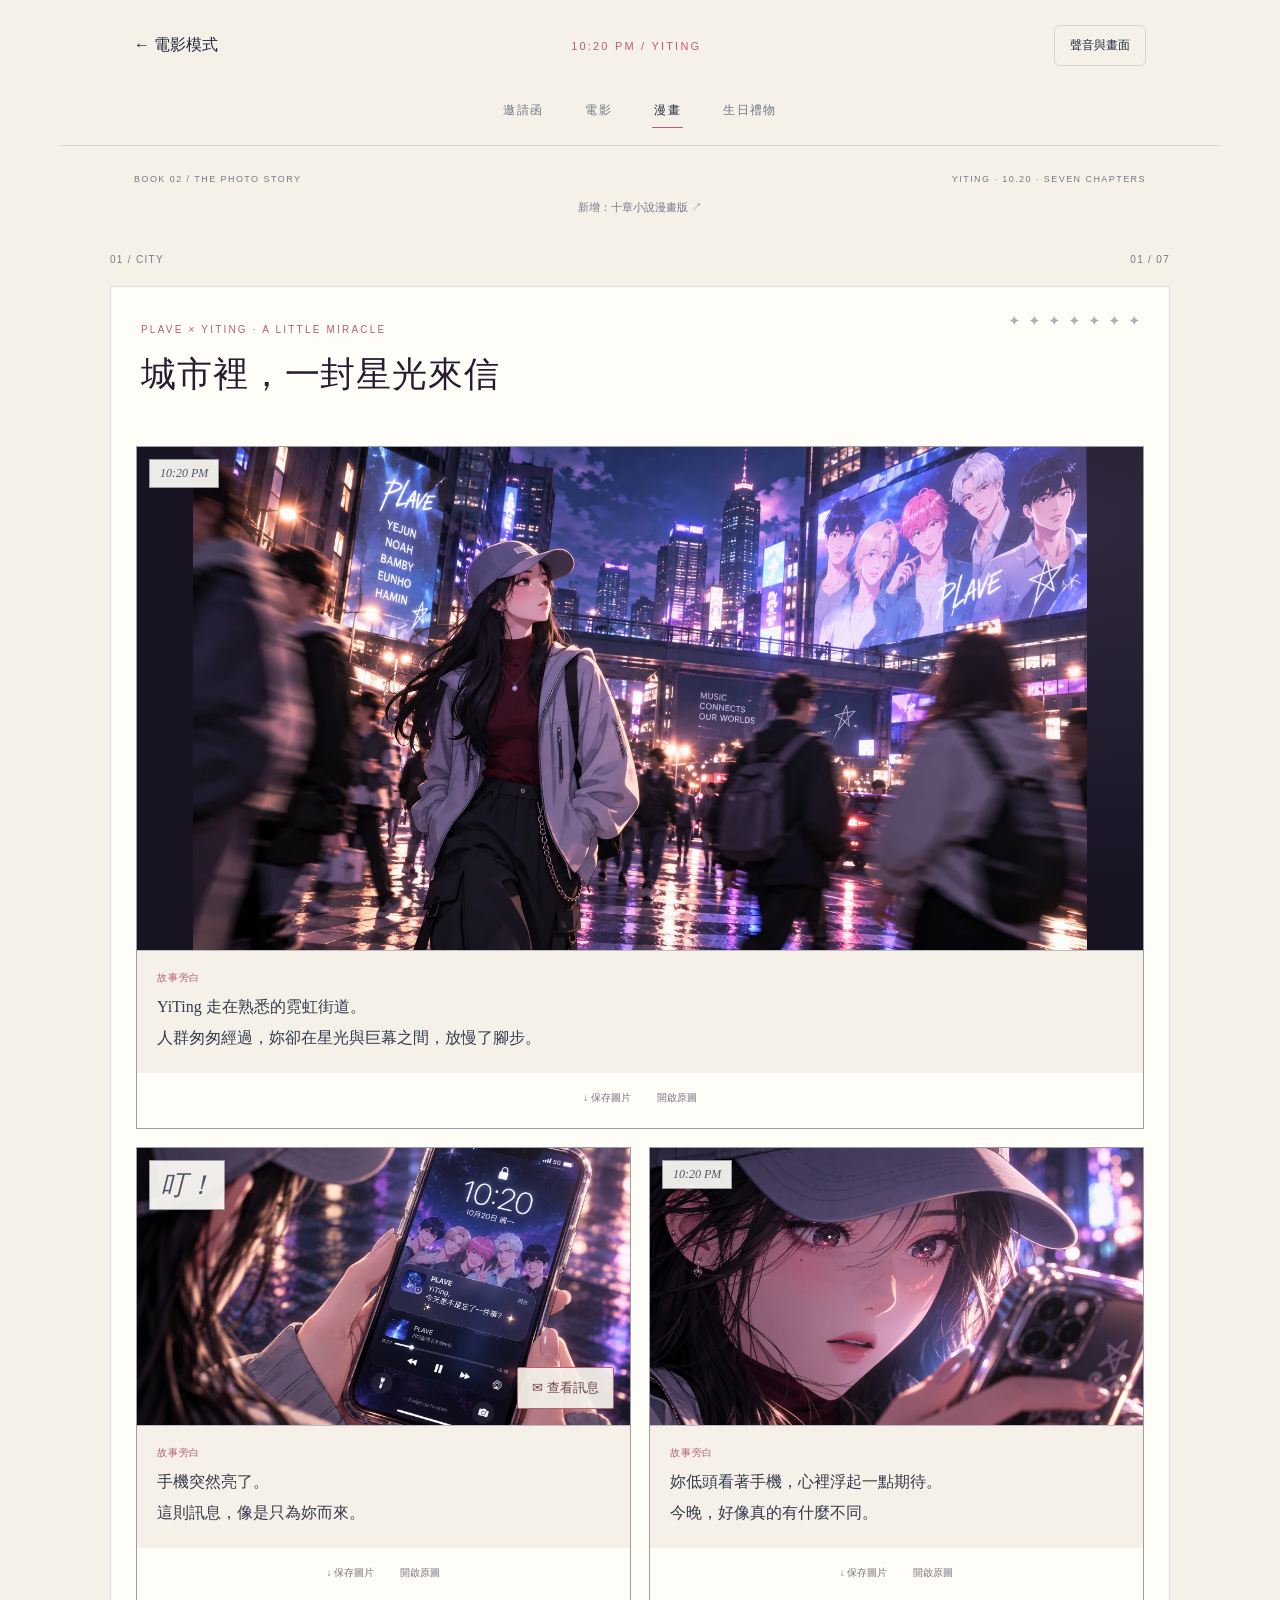
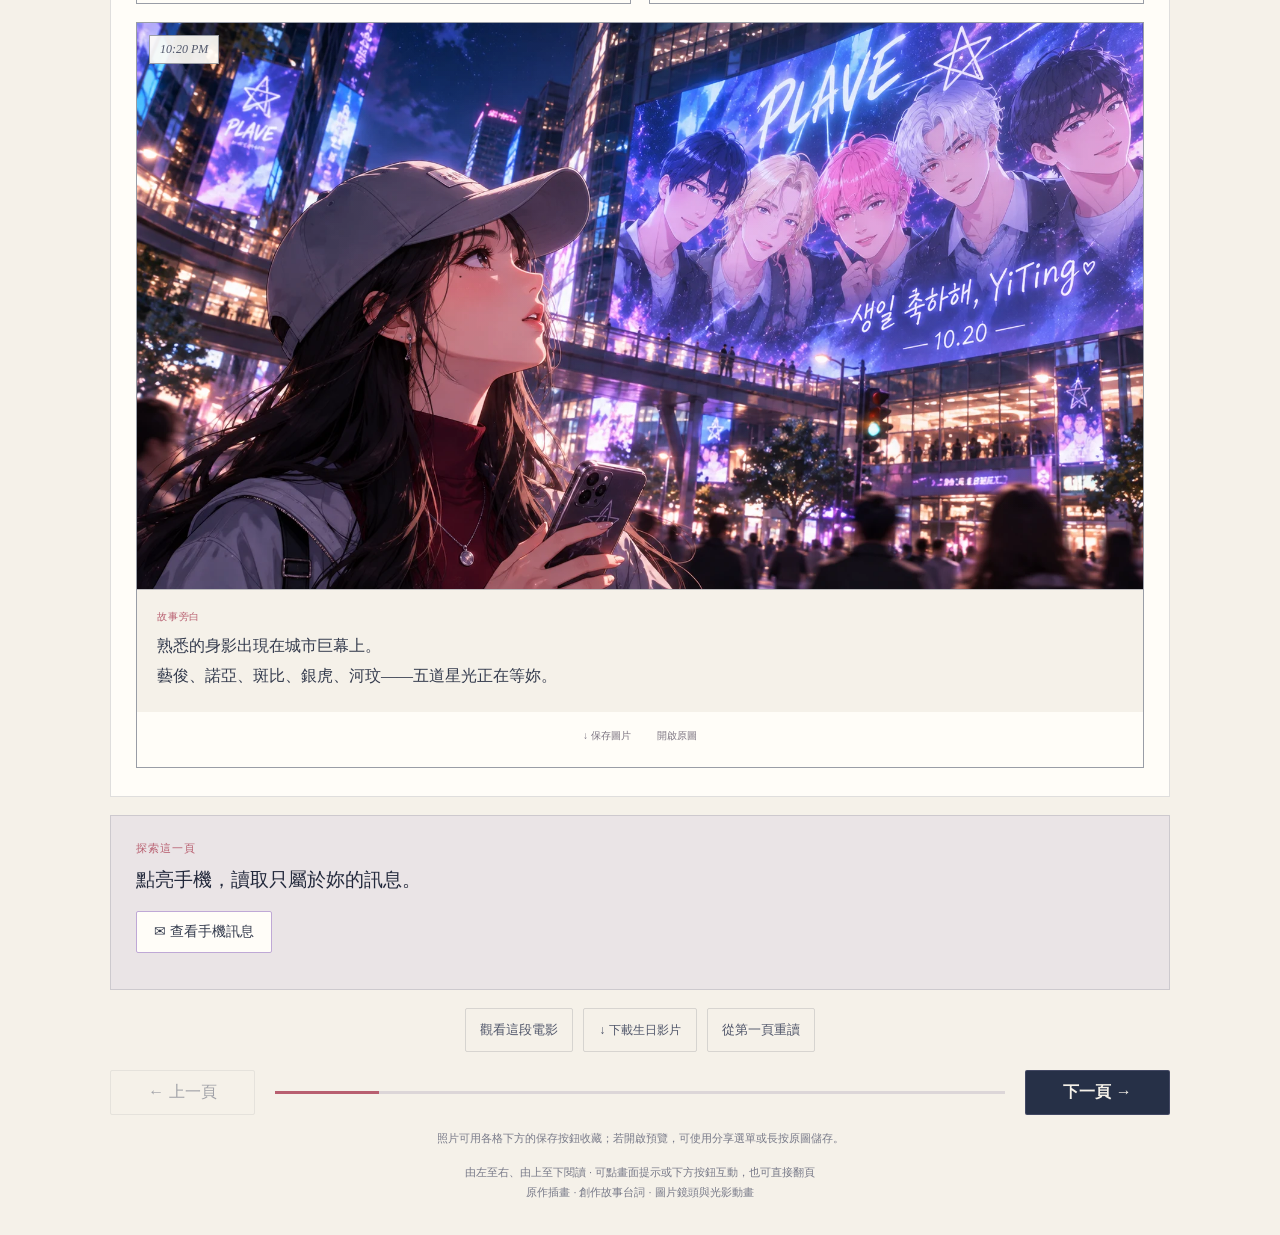
==== game.html @ 47ec2643 "Adapt full birthday novel into ten-chapter comic and add blessing cards" ====
<!doctype html><html lang="zh-Hant"><head><meta charset="utf-8"><meta name="viewport" content="width=device-width,initial-scale=1,viewport-fit=cover"><title>星光動態漫畫｜YiTing 互動故事</title><link rel="stylesheet" href="game.css?v=motion-comic-v2"><link rel="stylesheet" href="theme.css?v=album-v1"><link rel="stylesheet" href="album.css?v=album-v1"></head><body class="comic-page album-edition"><header><a href="movie.html">← 電影模式</a><span>10:20 PM / YITING</span><details class="settings"><summary>聲音與畫面</summary><div><button id="music" aria-pressed="true">音樂 開</button><button id="motion" aria-pressed="true">暫停畫面動畫</button></div></details></header><nav class="site-nav" aria-label="主要導覽"><a href="./">邀請函</a><a href="movie.html">電影</a><a href="game.html">漫畫</a><a href="gift.html">生日禮物</a></nav><div class="comic-edition-note"><span>BOOK 02 / THE PHOTO STORY</span><span>YITING · 10.20 · SEVEN CHAPTERS</span></div><p class="note" style="text-align:center"><a href="novel-comic.html">新增：十章小說漫畫版 ↗</a></p><main><section class="reader"><div class="meta"><span id="chapter"></span><span id="count"></span></div><div class="issue"><span>PLAVE × YITING · A LITTLE MIRACLE</span><h1 id="title"></h1><div id="journey" aria-label="故事星光收集進度"></div></div><div id="sheet" class="sheet" aria-label="由左至右、由上至下閱讀的漫畫分格"></div><section class="interaction" aria-label="本頁互動"><div><span id="badge">探索這一頁</span><p id="hint"></p></div><div id="actionButtons"></div><p id="actionStatus" role="status"></p></section><section id="extra" hidden><label for="wish">把生日願望留給星光</label><p>作者不會知道願望內容。願望只留在這台裝置的瀏覽器，不會上傳或寄信，就像真正許願一樣。</p><textarea id="wish" rows="3" maxlength="1000" placeholder="只有妳與星光知道的願望…"></textarea><button id="saveWish">許下願望</button><p id="wishStatus" role="status"></p><a href="gift.html">打開生日彩蛋與小說 →</a></section><div class="tools"><button id="clip">觀看這段電影</button><a class="download-link" href="assets/film.mp4" download="YiTing-生日電影.mp4">↓ 下載生日影片</a><button id="restart">從第一頁重讀</button></div><nav class="pager" aria-label="漫畫翻頁"><button id="prev">← 上一頁</button><progress id="progress" aria-label="閱讀進度"></progress><button id="next">下一頁 →</button></nav><p class="note">照片可用各格下方的保存按鈕收藏；若開啟預覽，可使用分享選單或長按原圖儲存。</p><p class="note">由左至右、由上至下閱讀 · 可點畫面提示或下方按鈕互動，也可直接翻頁<br>原作插畫 · 創作故事台詞 · 圖片鏡頭與光影動畫</p></section></main><div id="sparkles" aria-hidden="true"></div><dialog id="movie"><div class="movie-head"><h2 id="movieTitle"></h2><button id="closeMovie">回到漫畫</button></div><video id="video" src="assets/film.mp4" controls playsinline preload="none"></video><p id="caption"></p><p class="note">原影片與原音樂 · 中文字幕為創作故事台詞</p></dialog><audio id="bgm" src="assets/song.m4a" autoplay loop preload="auto"></audio><script src="story.js"></script><script>window.assetDownloads=function(url,filename,label){
 const controls=document.createElement('div');controls.className='asset-downloads';
 const save=document.createElement('a');save.className='download-link';save.href=url;save.download=filename;save.textContent='↓ '+label;save.setAttribute('aria-label',label+'：'+filename);
 const original=document.createElement('a');original.className='original-link';original.href=url;original.target='_blank';original.rel='noopener';original.textContent='開啟原圖';original.setAttribute('aria-label','開啟原圖：'+filename);
 controls.append(save,original);return controls;
};
</script><script src="game.js?v=gift-v2"></script></body></html>
---- game.css ----
:root{color-scheme:dark;font-family:"Microsoft JhengHei","PingFang TC",sans-serif;background:#161326;color:#f5edf7}*{box-sizing:border-box}body{margin:0;background:radial-gradient(ellipse at 50% 0,#453254,transparent 70%),#161326}button,a,textarea{font:inherit}button{border:1px solid #bfa8d655;color:inherit;background:#30233e;border-radius:9px;padding:11px 17px;cursor:pointer}button:hover{background:#4b355d}button:focus-visible,a:focus-visible,textarea:focus-visible{outline:3px solid #edc6fe;outline-offset:3px}button:disabled{opacity:.5;cursor:default}a{color:#e6d4f3;text-decoration:none}header{max-width:1160px;margin:auto;padding:18px 24px;display:flex;align-items:center;justify-content:space-between;gap:12px}header span{font-size:11px;letter-spacing:.2em;color:#cbb9d9}header button{font-size:13px}main{padding:12px 24px 32px}.reader{max-width:1060px;margin:auto}.meta{display:flex;justify-content:space-between;font-size:12px;color:#d7bfdc;margin-bottom:13px}.issue{background:#f8f2e9;color:#291c31;padding:26px 32px 20px;border-bottom:3px solid #231a2a;position:relative}.issue>span{font-size:10px;letter-spacing:.22em;color:#835d7c}h1{font-family:Georgia,"Microsoft JhengHei",serif;font-size:32px;margin:12px 0 0;font-weight:700;letter-spacing:.025em}#journey{position:absolute;right:28px;top:25px;display:flex;gap:7px}#journey span{color:#b8aebb;font-size:15px}#journey .lit{color:#b4557d;text-shadow:0 0 8px #e982b56b}.sheet{display:grid;grid-template-columns:repeat(12,1fr);gap:14px;background:#f8f2e9;padding:20px;border-bottom:3px solid #231a2a;align-items:start}.panel{margin:0;grid-column:span 6;border:3px solid #261c2c;background:white;box-shadow:3px 4px 0 #281d2d;position:relative;overflow:hidden}.panel-0{grid-column:1/-1}.layout-phone .panel-3,.layout-hand .panel-4,.layout-gate .panel-2,.layout-concert .panel-2{grid-column:1/-1}.layout-hand .panel-1{grid-column:span 5}.layout-hand .panel-2{grid-column:span 7}.layout-hand .panel-3{grid-column:span 12}.layout-cast .panel-0{grid-column:span 12}.layout-cast .panel-1{grid-column:span 12}.layout-reply .panel-0,.layout-reply .panel-1{grid-column:span 6}.layout-concert .panel-0,.layout-concert .panel-1{grid-column:span 6}.art{position:relative;background:#181424;aspect-ratio:16/9;overflow:hidden}.art img{width:100%;height:100%;object-fit:contain;display:block;animation:drift 12s ease-in-out infinite alternate;transform-origin:50% 50%}.panel:nth-child(even) .art img{animation-delay:-5s;animation-direction:alternate-reverse}.panel-0 .art{aspect-ratio:2/1}.layout-reply .art{aspect-ratio:4/3}.layout-reply .art img{object-fit:contain}.layout-gate .panel-0 .art{aspect-ratio:16/9}.layout-wish .art{aspect-ratio:16/9}.art::after{content:"";position:absolute;inset:0;pointer-events:none;background:radial-gradient(ellipse at 90% 15%,#debcff20,transparent 60%);animation:glow 4s ease-in-out infinite alternate}.ink{position:absolute;top:12px;left:12px;padding:6px 10px;background:#faf6ed;color:#2b2033;border:2px solid #261c2c;box-shadow:2px 2px 0 #261c2c;font:italic bold 12px Georgia,serif;transform:rotate(-4deg);z-index:1}.layout-phone .panel-1 .ink{font-size:27px;background:#fff5b9;animation:pop 2s ease-in-out infinite}.layout-gate .panel-0::after{content:"";position:absolute;inset:10%;border:2px solid #f4ddff99;border-radius:50%;box-shadow:0 0 40px #a897ff55;pointer-events:none;animation:glow 3s infinite alternate}.awakened.layout-gate .panel-2{box-shadow:0 0 22px #9e87d2}.awakened .art::after{background:radial-gradient(ellipse at 75% 25%,#efc9ff44,transparent 60%)}figcaption{padding:16px 20px;color:#34253d;min-height:120px;border-top:3px solid #261c2c;position:relative}.bubble{border-radius:20px 20px 0 0;background:#fffdf9}.bubble::before{content:"";position:absolute;top:-14px;left:28px;border-left:12px solid transparent;border-right:12px solid transparent;border-bottom:14px solid #fffdf9;filter:drop-shadow(0 -2px 0 #261c2c)}figcaption span{display:block;font-size:10px;color:#90627e;letter-spacing:.08em}figcaption p{font-size:15px;line-height:1.85;margin:7px 0 0;white-space:pre-line}.narration{background:repeating-linear-gradient(0deg,#f4eddf,#f4eddf 2px,#f7f1e7 2px,#f7f1e7 4px)}.hotspot{position:absolute;bottom:16px;right:16px;z-index:2;background:#fff2c9;color:#35223b;border:2px solid #302139;box-shadow:3px 3px 0 #302139;padding:11px 14px;border-radius:30px;font-size:13px;font-weight:bold;animation:beacon 2s infinite}.hotspot:hover{background:#ffe7a1}.interaction{padding:22px 25px;background:#241a30;border:1px solid #bea0d64d;margin-top:18px}.interaction #badge{font-size:11px;color:#f6d6ea;letter-spacing:.09em}.interaction #hint{font-size:16px;line-height:1.7;margin:8px 0 15px}#actionButtons{display:flex;flex-wrap:wrap;gap:10px}#actionButtons button{border-color:var(--star-color,#bfa8d6);font-size:14px}#actionButtons .collected{color:var(--star-color);background:#211926;opacity:1}#actionButtons .selected{background:#e9cae0;color:#35223c}#actionStatus{color:#e8cbe8;font-size:14px;line-height:1.8;min-height:0;margin:14px 0 0}.tools{display:flex;flex-wrap:wrap;gap:10px;margin-top:18px;justify-content:center}.tools button{font-size:13px;padding:9px 14px;background:transparent}.pager{display:flex;align-items:center;gap:20px;margin-top:18px}.pager button{min-width:145px}#next{background:#dbc5e8;color:#34223e;font-weight:bold}progress{appearance:none;width:100%;height:3px;border:0;background:#ffffff22}progress::-webkit-progress-bar{background:#ffffff22}progress::-webkit-progress-value{background:#d9bce8}.note{font-size:11px;color:#b4a2bf;text-align:center;line-height:1.8;margin:14px 0 0}#extra{margin-top:16px;border:1px solid #cab1df44;padding:24px;background:#271e34}#extra label{font-size:20px}#extra p{font-size:14px;line-height:1.8;color:#d8c9e0}textarea{display:block;width:100%;resize:vertical;background:#151020;color:white;border:1px solid #b39bc966;padding:14px;border-radius:8px;margin:16px 0}#extra a{display:block;margin-top:20px;text-decoration:underline}dialog{width:min(1000px,calc(100% - 24px));max-height:95dvh;padding:18px;background:#211a2f;color:#f5edf7;border:1px solid #a489bf;border-radius:12px}dialog::backdrop{background:#090613dd}.movie-head{display:flex;align-items:center;justify-content:space-between;gap:10px;margin-bottom:12px}.movie-head h2{font-size:19px;margin:0}video{display:block;width:100%;max-height:65dvh;background:black}#caption{text-align:center;min-height:24px;font-size:15px;line-height:1.7}body:has(dialog[open]){overflow:hidden}[hidden]{display:none!important}#sparkles{position:fixed;inset:0;pointer-events:none;z-index:10;overflow:hidden}#sparkles span{position:absolute;color:#f9cce5;font-size:20px;animation:spark .8s ease-out forwards}.still *, .background-paused *{animation-play-state:paused!important}.still .art img{transform:none!important}.image-error{min-height:160px}@keyframes drift{from{transform:scale(1.01) translateX(-.3%)}to{transform:scale(1.045) translateX(.3%)}}@keyframes glow{from{opacity:.3}to{opacity:1}}@keyframes pop{50%{transform:rotate(-7deg) scale(1.06)}}@keyframes beacon{50%{box-shadow:3px 3px 0 #302139,0 0 0 7px #ffe7a133}}@keyframes spark{to{transform:translate(var(--dx),var(--dy)) rotate(90deg);opacity:0}}@media(max-width:600px){header{padding:14px 12px}header span{font-size:9px;letter-spacing:.05em}header a{font-size:13px}header button{padding:8px 10px;font-size:11px}main{padding:10px 10px 24px}.issue{padding:20px 15px}.issue>span{font-size:8px;letter-spacing:.09em}h1{font-size:25px;line-height:1.5;margin-top:22px}#journey{top:13px;right:12px;gap:4px}#journey span{font-size:12px}.sheet{padding:10px;gap:11px}.panel{border-width:2px;box-shadow:2px 2px 0 #281d2d}.panel .art{aspect-ratio:16/10}.panel-0 .art{aspect-ratio:16/9}figcaption{padding:12px 10px;min-height:0}figcaption p{font-size:13px;line-height:1.8}figcaption span{font-size:9px}.panel-0 figcaption p{font-size:15px}.layout-hand .panel-1,.layout-hand .panel-2,.layout-reply .panel-0,.layout-reply .panel-1,.layout-concert .panel-0,.layout-concert .panel-1{grid-column:1/-1}.layout-hand .panel-1 .art{aspect-ratio:16/9}.hotspot{bottom:10px;right:8px;padding:9px 11px;font-size:11px}.ink{top:7px;left:7px;font-size:9px;padding:4px 6px}.layout-phone .panel-1 .ink{font-size:18px}.layout-phone .panel-1 .hotspot{position:relative;bottom:auto;right:auto;margin:4px;padding:7px;font-size:10px}.layout-phone .panel-1 .art{height:auto;aspect-ratio:auto}.layout-phone .panel-1 img{aspect-ratio:16/10;height:auto}.interaction{padding:17px 15px}#actionButtons button{font-size:13px;padding:10px 12px}.pager{gap:12px}.pager button{min-width:110px;padding:12px}.tools{gap:7px}.tools button{font-size:11px}#extra{padding:18px}.movie-head h2{font-size:16px}.movie-head button{padding:9px;font-size:13px}}@media(prefers-reduced-motion:reduce){body:not(.still) .art img{animation:none}body:not(.still) .art::after,body:not(.still) .hotspot,body:not(.still) .ink{animation:none}}

@media(min-width:601px){.layout-gate .panel-0{grid-column:span 7}.layout-gate .panel-1{grid-column:span 5}}
@media(max-width:600px){.layout-gate .panel-1{grid-column:1/-1}}
---- theme.css ----
:root{--midnight:#0c1224;--moon:#f5f0e8;--lavender:#cabce9;--rose:#da8393;--line:#b6a9cf33;color-scheme:dark}body{background:radial-gradient(ellipse at 50% 0,#252b49,transparent 65%),var(--midnight);color:var(--moon);font-family:"Microsoft JhengHei","PingFang TC",sans-serif}button,a,summary{touch-action:manipulation}button:focus-visible,a:focus-visible,summary:focus-visible{outline:2px solid #e1ceff;outline-offset:5px}a{color:inherit;text-decoration:none}.site-nav{display:flex;justify-content:center;gap:30px;padding:16px 20px 22px;max-width:1160px;margin:auto;border-bottom:1px solid var(--line);font-size:12px;letter-spacing:.12em}.site-nav a{padding:8px 2px;color:#bcbcd0;border-bottom:1px solid transparent}.site-nav a:hover,.site-nav [aria-current],.film-page .site-nav a[href="movie.html"],.comic-page .site-nav a[href="game.html"]{color:var(--moon);border-color:var(--rose)}header{border-color:var(--line)}button{border-radius:6px;border-color:var(--line)}.eyebrow{color:var(--lavender)}.mode-switch{display:none}.film-page .intro{padding:34px 0 26px}.film-page h1{font-size:clamp(28px,4vw,44px);letter-spacing:.08em}.film-page .cinema{border-color:var(--line);border-radius:12px;overflow:hidden;box-shadow:0 24px 80px #02050c99}.film-page #birthday{background:#10172b;border:1px solid #b6a9cf55;border-radius:16px;max-width:900px}.film-page #cue{border-color:#da839366;border-radius:12px}.film-page .chapters button{border-radius:8px}.film-page .chapters button.active{border-color:#da8393;background:#da839311}.collection-title{display:flex;justify-content:space-between;gap:15px;border-top:1px solid var(--line);padding:26px 0 16px;color:var(--moon)}.collection-title small{color:#aaaac0;font-size:11px}.film-page .cards{display:grid;grid-template-columns:repeat(3,minmax(0,1fr));gap:16px}.film-page .cards .photocard{height:290px;position:relative;perspective:900px;padding:0;border:0;background:none;overflow:visible}.card-front,.card-back{position:absolute;inset:0;display:flex;flex-direction:column;align-items:center;justify-content:center;backface-visibility:hidden;transition:transform .6s ease;border:1px solid #b6a9cf66;border-radius:10px;background:#19223a;overflow:hidden}.card-front{transform:rotateY(0)}.card-front img{width:100%;height:calc(100% - 40px);object-fit:cover;object-position:top}.card-front strong{font-size:12px;padding:12px;letter-spacing:.18em}.card-back{transform:rotateY(-180deg);padding:24px;background:radial-gradient(ellipse at 50% 20%,#343654,#141d32)}.card-back>span:first-child{font-size:42px;color:#da8393;margin-bottom:24px}.card-back>span:last-child{font-size:16px;line-height:1.8}.flipped .card-front{transform:rotateY(180deg)}.flipped .card-back{transform:rotateY(0)}.book-tools{display:flex;align-items:center;justify-content:space-between;padding:16px 22px;color:#9f8296;font-size:12px}.book-tools button{color:#443242;border-color:#44324244;font-size:12px}.film-page .novel[open]{background:#f4eee4;color:#372b37}.film-page .novel[open] summary{color:#6e4865}.film-page .novel-text{font-family:"PMingLiU","Noto Serif TC",serif;line-height:2.1;max-width:650px;margin:auto;padding-top:12px}.film-page .novel-text h3{color:#6e4865}.large-print .novel-text{font-size:20px}.comic-page .issue,.comic-page .sheet{background:var(--moon)}.comic-page .issue{border-radius:12px 12px 0 0}.comic-page .sheet{border-radius:0 0 12px 12px;position:relative}.comic-page .interaction{border-radius:12px;background:#151e34;border-color:var(--line)}.comic-page #extra{border-radius:12px;background:#151e34;position:relative}.comic-page #extra.sealed{border-color:var(--rose);box-shadow:inset 0 0 60px #da839311}.comic-page #extra.sealed::after{content:'✦ 願望已封存';display:block;color:var(--rose);padding-top:20px;font-size:13px;letter-spacing:.15em}.settings{position:relative}.settings summary{font-size:12px;border:1px solid var(--line);border-radius:6px;padding:11px 15px;cursor:pointer;list-style:none}.settings>div{position:absolute;right:0;top:48px;width:205px;padding:12px;background:#121b30;border:1px solid var(--line);border-radius:10px;z-index:15;box-shadow:0 12px 30px #0007}.settings button{display:block;width:100%;margin:5px 0;font-size:12px}.story-reveal{grid-column:1/-1;background:#19233b;color:#f5e8ef;padding:20px 25px;text-align:center;font-size:16px;line-height:1.8;border:1px solid #da839366;animation:reveal .7s ease-out}.layout-gate:not(.awakened) .panel-2{filter:brightness(.5);transition:filter 1s}.layout-gate.awakened .panel-2{filter:brightness(1);transition:filter 1.4s}.layout-gate .panel-0::after{box-shadow:0 0 calc(12px + var(--charge,0)*70px) #c4a6ecaa}.layout-hand.awakened .art::after{background:radial-gradient(ellipse at 40% 60%,#da839355,transparent 70%)}@keyframes reveal{from{opacity:0;transform:translateY(10px)}to{opacity:1;transform:none}}.home-page{margin:0}.home-header{display:flex;align-items:center;justify-content:space-between;max-width:1200px;margin:auto;padding:22px 30px;gap:16px}.wordmark{font-family:Georgia,serif;font-size:28px;letter-spacing:.02em}.wordmark small{font-size:11px;color:var(--lavender)}.dedication{font-size:10px;letter-spacing:.18em;color:#bcbcd0}.home-page button{font:inherit;background:transparent;color:var(--moon);border:1px solid var(--line);padding:11px 15px;font-size:12px;cursor:pointer}.home-main{max-width:1200px;padding:28px 30px;margin:auto}.invitation{position:relative;min-height:640px;border:1px solid var(--line);border-radius:16px;overflow:hidden;background:#10182c}.invitation>img{position:absolute;width:100%;height:100%;object-fit:cover;object-position:62% center}.invitation::after{content:'';position:absolute;inset:0;background:linear-gradient(90deg,#07101bed 0,#091325ba 30%,#09132530 75%),linear-gradient(0deg,#091325 0,transparent 35%);pointer-events:none}.invitation-copy{position:relative;z-index:1;padding:55px 55px 130px;max-width:640px}.home-page .eyebrow{font-size:10px;letter-spacing:.2em}.invitation-time{font-family:Georgia,serif;font-size:80px;margin:30px 0 12px;letter-spacing:-.025em}.invitation-time span{font-size:20px;color:var(--lavender);letter-spacing:.12em}.invitation h1{font-family:"PMingLiU",serif;font-size:42px;font-weight:400;line-height:1.6;letter-spacing:.08em;margin:15px 0}.invitation-copy>p:not(.eyebrow):not(.invitation-time){font-size:13px;color:#d6d4df;line-height:2}.entry-actions{display:flex;flex-wrap:wrap;gap:12px;margin-top:28px}.entry-actions a{padding:13px 18px;border:1px solid #d3c4e877;border-radius:6px;font-size:13px;min-height:44px}.entry-actions .primary{background:var(--moon);color:#1b2336}.entry-actions .secondary{background:#11192c88;backdrop-filter:blur(8px)}.continue-link{display:block;color:#e4b5c2;font-size:12px;padding:20px 0}.ticket{position:absolute;bottom:0;left:0;right:0;z-index:2;display:flex;justify-content:space-between;gap:18px;padding:24px 40px;background:#0c1428bb;backdrop-filter:blur(16px);border-top:1px dashed #cbbce966}.ticket>div{display:flex;flex-direction:column;gap:8px}.ticket small{color:#a7a7bd;font-size:8px;letter-spacing:.2em}.ticket strong{font-family:Georgia,"Microsoft JhengHei",serif;font-weight:400;font-size:18px;letter-spacing:.12em}.ticket-seat{border-left:1px dashed #cbbce966;padding-left:35px}.ticket-seat strong{font-size:13px}.exhibit-menu{display:grid;grid-template-columns:repeat(3,1fr);gap:20px;padding-top:30px}.exhibit-menu>a{padding:28px 25px;background:#121a2d;border:1px solid var(--line);border-radius:12px;transition:border-color .2s,transform .2s}.exhibit-menu>a:hover{border-color:#cbbce988;transform:translateY(-3px)}.exhibit-menu span{font-size:9px;color:var(--lavender);letter-spacing:.14em}.exhibit-menu h2{font-family:"PMingLiU",serif;font-size:23px;font-weight:400;letter-spacing:.05em;margin:18px 0}.exhibit-menu p{font-size:12px;color:#b9b8cc;line-height:1.9}.exhibit-menu b{display:block;font-size:12px;color:#eadce9;margin-top:25px;font-weight:400}.home-footer{text-align:center;padding:50px 0 25px;color:#b9b8cc;font-size:13px}.home-footer small{font-size:9px;letter-spacing:.1em}.signature{font-family:Georgia,serif;font-style:italic;color:#dfb7c4}.member-colors{display:flex;justify-content:center;gap:12px;margin:12px}.member-colors i{width:5px;height:5px;border-radius:50%;background:#59a8ef}.member-colors i:nth-child(2){background:#ad8bdd}.member-colors i:nth-child(3){background:#ee88b7}.member-colors i:nth-child(4){background:#da8393}.member-colors i:nth-child(5){background:#80bda6}[hidden]{display:none!important}@media(max-width:640px){.site-nav{gap:22px;font-size:11px;padding:9px 12px 14px}.home-header{padding:18px 16px}.home-header .dedication{display:none}.home-main{padding:20px 12px}.invitation{min-height:660px}.invitation>img{object-position:58% center}.invitation::after{background:linear-gradient(0deg,#0c1428 0,#091325dd 35%,#09132530 78%)}.invitation-copy{padding:235px 23px 105px}.home-page .eyebrow{font-size:8px}.invitation-time{font-size:53px;margin:15px 0 5px}.invitation h1{font-size:30px;line-height:1.5;margin:10px 0}.invitation-copy>p:not(.eyebrow):not(.invitation-time){font-size:11px}.entry-actions{gap:8px;margin-top:18px}.entry-actions a{padding:12px 10px;font-size:11px}.ticket{padding:20px 22px;gap:12px}.ticket strong{font-size:13px}.ticket small{font-size:7px}.ticket-seat{display:none}.exhibit-menu{grid-template-columns:1fr;gap:12px;padding-top:20px}.exhibit-menu>a{padding:22px}.exhibit-menu h2{font-size:21px}.exhibit-menu b{margin-top:15px}.comic-page main{padding-bottom:125px}.comic-page .pager{position:fixed;bottom:0;left:0;right:0;margin:0;z-index:12;padding:12px 16px calc(12px + env(safe-area-inset-bottom));background:#0c1428ed;backdrop-filter:blur(16px);border-top:1px solid var(--line)}.comic-page .pager button{min-width:100px}.comic-page .issue h1{font-size:23px}.story-reveal{padding:17px 13px;font-size:14px}.film-page .cards .photocard{height:240px}.film-page .cards{gap:12px;grid-template-columns:repeat(2,minmax(0,1fr))}.card-back{padding:18px}.card-back>span:last-child{font-size:14px}.collection-title{flex-direction:column;gap:7px}.settings summary{padding:9px 10px;font-size:11px}.film-page .intro{padding-top:25px}.large-print .novel-text{font-size:19px}}@media(prefers-reduced-motion:reduce){*,*::before,*::after{animation-duration:.01ms!important;animation-iteration-count:1!important;transition-duration:.01ms!important}}
@media(max-width:640px){.invitation>img{height:240px;object-fit:contain;object-position:center top}.invitation::after{background:linear-gradient(0deg,#0c1428 0,#0c1428 62%,transparent 85%)}.invitation-copy{padding-top:245px}.ticket>.ticket-seat{display:none}}
.film-page #birthday.wish-sealed #wishStatus{border:1px solid #da839366;border-radius:8px;background:#da839311;padding:18px;color:#efd1dc}.film-page .settings summary{color:var(--moon)}

.asset-downloads{display:flex;align-items:center;justify-content:center;flex-wrap:wrap;gap:10px;padding:14px 0}.download-link,.original-link{display:inline-flex;align-items:center;justify-content:center;min-height:44px;padding:10px 15px;border:1px solid #b6a9cf55;border-radius:7px;color:#f5f0e8;background:#19223a;font-size:12px;line-height:1.5;text-decoration:none}.download-link:hover,.original-link:hover{border-color:#da8393}.original-link{background:transparent;color:#bcbcd0}.film-download small{flex-basis:100%;text-align:center;font-size:11px;color:#aaaac0}.card-item{min-width:0}.film-page .card-item .photocard{width:100%}.card-item .asset-downloads{gap:6px}.card-item .download-link,.card-item .original-link{padding:8px 10px;font-size:11px}.comic-page .panel>.asset-downloads{background:#f5f0e8;padding:10px;margin:0}.comic-page .tools{flex-wrap:wrap}.birthday-memory figcaption{line-height:1.8}.download-link:focus-visible,.original-link:focus-visible{outline:2px solid #e1ceff;outline-offset:3px}@media(max-width:640px){.card-item .asset-downloads{flex-direction:column}.card-item .download-link,.card-item .original-link{width:100%;box-sizing:border-box}.asset-downloads{gap:8px}.film-download{padding:18px 0}.film-download small{line-height:1.8}}

.gift-page .gift-header{max-width:900px;margin:auto;padding:0 24px}.gift-page #birthday.gift-collection{width:min(900px,92vw);max-height:none;overflow:visible;margin:28px auto 48px;padding:38px;box-sizing:border-box}.gift-page .site-nav a[href="movie.html"]{color:#bcbcd0;border-color:transparent}.gift-page .site-nav a[aria-current="page"]{color:var(--moon);border-color:var(--rose)}.gift-page .gift-collection h2{font-family:serif;font-size:32px;font-weight:400;line-height:1.5}.gift-page .gift-collection p{line-height:1.7}.gift-page #giftText{min-height:54px}@media(max-width:640px){.gift-page #birthday.gift-collection{margin-top:20px;padding:28px 20px}.gift-page .gift-header{padding:0 20px}.gift-page .gift-collection h2{font-size:27px}}
---- album.css ----
:root{--paper:#f5f1e9;--paper-ink:#22283b;--paper-muted:#777988;--seal:#b85f70;--paper-line:#252c3d25;--serif:Georgia,'PMingLiU','Songti TC',serif}
body.album-edition{background:var(--paper);color:var(--paper-ink);font-family:'Microsoft JhengHei','PingFang TC',sans-serif}body.album-edition::selection{background:#dbc5d4;color:#20283c}.album-edition button,.album-edition a{touch-action:manipulation}.album-edition .site-nav{border-color:var(--paper-line);gap:38px;padding:10px 20px 17px}.album-edition .site-nav a{color:#737784}.album-edition .site-nav a[aria-current],.album-edition.film-page:not(.gift-page) .site-nav a[href='movie.html'],.album-edition.comic-page .site-nav a[href='game.html']{color:var(--paper-ink);border-color:var(--seal)}.album-edition .wordmark{color:var(--paper-ink);font-family:var(--serif);font-size:26px}.album-edition .wordmark small,.album-edition .wordmark span{color:var(--seal)}.album-edition header{border-color:var(--paper-line)}.album-edition .dedication{color:var(--paper-muted);font-size:9px;letter-spacing:.17em}.album-edition button:focus-visible,.album-edition a:focus-visible,.album-edition summary:focus-visible{outline:2px solid var(--seal);outline-offset:4px}.album-edition .eyebrow{color:var(--seal);font-size:10px;letter-spacing:.2em}
.home-page.album-edition .home-header{padding:24px 30px 13px}.home-page.album-edition button{color:var(--paper-ink);border-color:var(--paper-line);border-radius:2px}.album-home{max-width:1200px;margin:auto;padding:36px 30px 60px}.edition-topline{display:flex;justify-content:space-between;gap:15px;color:#7e808a;font-size:9px;letter-spacing:.18em;margin:0 0 26px}.album-jacket{position:relative;display:grid;grid-template-columns:1.12fr 1fr;min-height:610px;background:#192236;border:1px solid #192236;box-shadow:0 25px 45px #171c2b1a;color:var(--paper);overflow:hidden}.jacket-art{position:relative;display:flex;align-items:center;background:#101829;min-width:0;padding:34px 0 34px 34px}.jacket-art img{display:block;width:100%;height:auto;position:relative;z-index:1}.jacket-art::before{content:'';position:absolute;inset:0;background:linear-gradient(145deg,#35405a,#182237 65%)}.jacket-art::after{content:'ASTERUM / THE BIRTHDAY EDITION';position:absolute;left:36px;bottom:24px;font-size:8px;letter-spacing:.19em;color:#c3c3ce;z-index:2}.jacket-copy{padding:66px 46px 90px;position:relative;border-left:1px solid #e7e2e719;background:radial-gradient(ellipse at 80% 0,#33365088,transparent 70%)}.jacket-copy .eyebrow{color:#dab1be;font-size:9px}.jacket-copy h1{font-family:var(--serif);font-size:clamp(62px,7.3vw,104px);font-weight:400;line-height:1;letter-spacing:-.04em;margin:27px 0 20px}.album-date{display:flex;align-items:baseline;gap:18px;font-family:var(--serif);font-size:34px;color:#cabed2}.album-date span{font:9px sans-serif;letter-spacing:.16em;color:#bdbbc8}.jacket-title{font-family:'PMingLiU','Songti TC',serif;font-size:24px;line-height:1.65;letter-spacing:.08em;font-weight:400;margin:28px 0 13px}.jacket-note{font-size:12px;line-height:2;color:#c3c3cf;max-width:290px}.home-page.album-edition .unbox-button{background:var(--paper);color:#222b3d;border-color:var(--paper);padding:15px 22px;min-height:48px;border-radius:0;font-size:12px;margin-top:20px;letter-spacing:.06em}.home-page.album-edition .unbox-button:hover{background:#e7dbe6}.seal-mark{position:absolute;bottom:25px;right:35px;display:flex;align-items:center;justify-content:center;width:70px;height:70px;border:1px solid #c6788877;border-radius:50%;color:#e3a1af;transform:rotate(-14deg);font:italic 12px var(--serif);letter-spacing:.05em}.seal-mark::before{content:'✦';position:absolute;top:9px;font-size:15px}.seal-mark span{margin-top:16px}.album-spine{position:absolute;left:0;top:0;bottom:0;width:12px;background:linear-gradient(90deg,#0005,#fff1,#0002);z-index:3;pointer-events:none}.album-serial{position:absolute;bottom:24px;left:34px;color:#a2a6b6;font-size:8px;letter-spacing:.16em;z-index:3}.album-contents{margin-top:52px;scroll-margin-top:24px}.contents-heading{display:flex;justify-content:space-between;align-items:flex-end;border-bottom:1px solid var(--paper-line);padding-bottom:20px;gap:15px}.contents-heading h2{font:400 32px var(--serif);letter-spacing:-.03em;margin:0}.contents-heading small{font-size:9px;letter-spacing:.13em;color:var(--paper-muted)}.album-items{display:grid;grid-template-columns:repeat(3,1fr);gap:26px;margin-top:26px}.album-item{display:block;border-bottom:1px solid var(--paper-line);padding-bottom:24px}.album-item-art{position:relative;aspect-ratio:4/3;overflow:hidden;background:#172134}.album-item-art img{width:100%;height:100%;object-fit:cover;display:block;transition:transform .6s ease}.album-item:hover .album-item-art img{transform:scale(1.025)}.album-item-art span{position:absolute;left:12px;top:12px;background:#f5f1e9ed;color:#30374b;font-size:9px;padding:7px 9px;letter-spacing:.1em}.album-item>small{display:block;color:var(--seal);font-size:9px;letter-spacing:.18em;margin-top:20px}.album-item h3{font:400 23px 'PMingLiU',serif;margin:13px 0}.album-item p{font-size:12px;line-height:1.9;color:#747681;margin:0}.album-item b{display:block;font-size:11px;font-weight:400;margin-top:20px;color:#343c50}.album-items.revealed{animation:albumReveal .8s ease both}.album-colophon{display:grid;grid-template-columns:1fr 1fr;gap:40px;margin-top:64px;border-top:1px solid var(--paper-line);padding-top:28px}.album-colophon p{font:400 21px var(--serif);line-height:1.7;margin:0}.album-colophon small{font-size:11px;color:var(--paper-muted);line-height:2}.album-edition .home-footer{padding:44px 0 15px;color:var(--paper-muted)}.album-edition .signature{color:var(--seal)}.album-edition .continue-link{color:var(--seal);padding:16px 0 0;font-size:11px}.album-edition .member-colors{gap:15px;margin-bottom:17px}
.album-edition.film-page header{max-width:1160px;margin:auto}.album-edition.film-page .intro{padding:42px 0 30px}.album-edition.film-page h1{font-family:'PMingLiU',serif;font-size:clamp(29px,4vw,43px);line-height:1.55;letter-spacing:.06em}.album-edition.film-page .subtitle{color:var(--paper-muted)}.album-edition.film-page .cinema{background:#101725;border:1px solid #222a3d;border-radius:2px;box-shadow:0 20px 45px #1520391a;color:#f1edf3}.album-edition.film-page .chapters button{color:#757b87;border-radius:0;background:transparent;border-color:var(--paper-line)}.album-edition.film-page .chapters button.active{color:#263047;border-color:var(--seal);background:#b85f7007}.album-edition.film-page footer{color:var(--paper-muted)}.album-edition .settings>div{color:#f5f0e8}.album-edition .settings summary{color:var(--paper-ink);border-color:var(--paper-line)}.album-edition .film-download .download-link,.album-edition .film-download .original-link{background:transparent;color:#30384c;border-color:var(--paper-line);border-radius:0}.album-edition .film-download small{color:var(--paper-muted)}.film-track{display:flex;justify-content:space-between;gap:12px;border-top:1px solid var(--paper-line);padding:16px 0 0;font-size:9px;letter-spacing:.14em;color:var(--paper-muted)}.cinema-focus.album-edition{background:#090e18;color:white}.cinema-focus main{max-width:none;padding:0}.cinema-focus header,.cinema-focus .site-nav,.cinema-focus .intro,.cinema-focus .chapters,.cinema-focus .film-download,.cinema-focus footer,.cinema-focus .film-track{display:none}.cinema-focus .cinema{border:0;border-radius:0;min-height:100dvh;display:flex;flex-direction:column;justify-content:center}.cinema-focus .screen{max-height:none;aspect-ratio:auto;flex:1;min-height:48dvh}.cinema-focus .screen video{max-height:74dvh}.cinema-focus .transport,.cinema-focus .captions{flex-shrink:0}.cinema-focus #focus{border-color:#dbb9c4;color:#efc9d5}
.album-edition.gift-page .gift-header{max-width:1000px}.album-edition.gift-page .site-nav a[href='movie.html']{color:#737784;border-color:transparent}.album-edition.gift-page #birthday.gift-collection{width:min(1000px,92vw);background:transparent;border:0;border-radius:0;padding:0;margin:38px auto 55px;box-shadow:none}.collection-intro{display:flex;justify-content:space-between;align-items:end;border-bottom:1px solid var(--paper-line);padding-bottom:26px;margin-bottom:24px;gap:20px}.collection-intro h1{font:400 42px var(--serif);letter-spacing:-.025em;margin:9px 0 0;line-height:1.3}.collection-intro p{font-size:11px;line-height:1.8;color:var(--paper-muted);margin:0;max-width:240px}.collection-tabs{display:flex;gap:8px;margin:24px 0 35px;flex-wrap:wrap}.collection-tabs button{color:#707580;border-color:var(--paper-line);border-radius:0;padding:11px 20px;font-size:12px;background:transparent}.collection-tabs button[aria-selected='true']{color:var(--paper-ink);border-color:#b85f7077;background:#b85f700b}.gift-section{padding:0;scroll-margin-top:25px}.gift-section .collection-title{color:var(--paper-ink);border-color:var(--paper-line);padding-top:0;border-top:0}.gift-section .collection-title small{color:var(--paper-muted)}.gift-section h2{color:var(--paper-ink)}.gift-section .small{color:var(--paper-muted)}.gift-section .asset-downloads .download-link,.gift-section .asset-downloads .original-link,.gift-section #listen,.gift-section #bookSize{background:transparent;color:#30384c;border-color:var(--paper-line);border-radius:0}.gift-section #listen{font-size:12px}.gift-section .blessing-layout{display:grid;grid-template-columns:1.45fr 1fr;gap:35px;align-items:center}.gift-section .blessing-art{background:#192237;padding:14px;box-shadow:0 12px 30px #242c3d19}.gift-section .gift-image{border-radius:0}.blessing-copy .eyebrow{font-size:9px}.blessing-copy h2{font-family:'PMingLiU',serif!important;font-size:31px!important;line-height:1.5!important}.blessing-copy #giftText{font-size:13px;color:#777988;line-height:2}.gift-section .birthday-memory figure{background:#fffdf8;padding:18px;border:1px solid var(--paper-line);box-shadow:0 12px 30px #242c3d0d}.gift-section .birthday-memory img{border:0!important;border-radius:0!important}.gift-section .birthday-memory figcaption{padding:20px 8px 0;font-size:13px;color:#646a78}.gift-section .novel{background:#fffdf8;color:var(--paper-ink);margin:0;border-color:var(--paper-line);border-radius:0}.gift-section .novel summary{color:var(--paper-ink);font-size:16px}.gift-section .novel[open]{background:#fffdf8}.gift-section .novel-text{max-width:640px;line-height:2.1;padding-bottom:35px}.gift-section .novel-text h3{color:var(--seal);font-weight:400}.gift-section .book-tools{border-bottom:1px solid var(--paper-line);color:var(--paper-muted)}.gift-section label{color:var(--paper-ink);font-family:'PMingLiU',serif;font-size:25px}.gift-section textarea{background:#fffdf8;color:var(--paper-ink);border-color:var(--paper-line);border-radius:0;min-height:150px;font-family:inherit}.gift-section #wishPrivacy{max-width:620px;font-size:12px;line-height:2}.gift-section #saveWish{background:#263047;color:var(--paper);border-color:#263047;border-radius:0}.gift-section #wishStatus{color:var(--seal);font-size:13px}.wish-letter{max-width:700px;margin:0 auto;background:#fffdf8;border:1px solid var(--paper-line);padding:34px}.collection-end{display:flex;justify-content:space-between;gap:15px;margin-top:40px;padding-top:23px;border-top:1px solid var(--paper-line);font-size:10px;color:var(--paper-muted)}.collection-end a{color:var(--seal)}.album-edition.gift-page .cards{grid-template-columns:repeat(3,minmax(0,1fr));gap:26px;margin-top:0}.album-edition.gift-page .card-item{background:#fffdf8;padding:12px;border:1px solid var(--paper-line)}.album-edition.gift-page .cards .photocard{height:350px}.album-edition.gift-page .card-front,.album-edition.gift-page .card-back{border-radius:0;border-color:#252c3d33}.album-edition.gift-page .card-front{background:#f4f0e7;color:#343b4d}.album-edition.gift-page .card-front img{height:calc(100% - 44px);object-fit:cover}.album-edition.gift-page .card-back{color:#f5f0e8}.card-detail{width:100%;margin-top:4px;color:#6f7480!important;border:0!important;background:none!important;font-size:11px!important;min-height:32px!important;padding:4px!important}.card-detail:hover{text-decoration:underline}.album-edition.gift-page #cardViewer{background:#fffdf8;color:#263047;max-width:540px;padding:26px;border-radius:2px;border-color:var(--paper-line)}#cardViewer img{display:block;width:100%;max-height:58dvh;object-fit:contain;background:#182135}#cardViewer h2{font-family:var(--serif);font-size:25px;margin:0 0 16px}#cardViewer p{font-size:14px;line-height:1.9}#cardViewer button{color:#263047;border-color:var(--paper-line);margin-top:14px}#cardViewer .asset-downloads a{background:none;color:#263047;border-color:var(--paper-line)}
.album-edition.comic-page header{max-width:1060px;padding-top:25px}.album-edition.comic-page header>a{color:var(--paper-ink)}.album-edition.comic-page header>span{color:var(--seal)}.album-edition.comic-page .meta{color:var(--paper-muted);padding:24px 0 8px;font-size:10px;letter-spacing:.13em}.album-edition.comic-page .issue{background:#fffdf8;border:1px solid var(--paper-line);border-bottom:0;border-radius:0;padding:32px 30px 25px}.album-edition.comic-page .issue>span{color:var(--seal)}.album-edition.comic-page .issue h1{font-family:'PMingLiU',serif;font-weight:400;font-size:35px;line-height:1.5}.album-edition.comic-page .sheet{background:#fffdf8;border:1px solid var(--paper-line);border-top:0;border-radius:0;gap:18px;padding:20px 25px 28px}.album-edition.comic-page .panel{border:1px solid #26304777;box-shadow:none;background:#fffdf8}.album-edition.comic-page figcaption{border-top:1px solid #26304744;padding:20px;color:#343b4d;min-height:0}.album-edition.comic-page figcaption span{color:var(--seal)}.album-edition.comic-page figcaption p{font-family:'PMingLiU',serif;font-size:16px;line-height:1.9}.album-edition.comic-page .bubble{border-radius:0}.album-edition.comic-page .bubble::before{display:none}.album-edition.comic-page .narration{background:#f5f1e9}.album-edition.comic-page .ink{border:1px solid #353d5077;box-shadow:none;font-weight:400;background:#fffdf8eb;color:#51576b;transform:none}.album-edition.comic-page .hotspot{background:#f5f1e9ed;border:1px solid #b85f70;border-radius:2px;box-shadow:none;color:#6d4350;font-weight:400;animation:none}.album-edition.comic-page .interaction,.album-edition.comic-page #extra{background:#eae4e6;border:1px solid var(--paper-line);border-radius:0;color:var(--paper-ink)}.album-edition.comic-page .interaction #badge{color:var(--seal)}.album-edition.comic-page #hint{font-family:'PMingLiU',serif;font-size:19px}.album-edition.comic-page #actionStatus{color:#795c6c}.album-edition.comic-page #actionButtons button{background:#fffdf8;color:#343b4d;border-radius:2px}.album-edition.comic-page #actionButtons .collected{color:#444b5f;background:#e3dae3}.album-edition.comic-page #extra p{color:#6d7080}.album-edition.comic-page #extra label{font-family:'PMingLiU',serif}.album-edition.comic-page textarea{background:#fffdf8;color:#343b4d;border-color:var(--paper-line);border-radius:0}.album-edition.comic-page #saveWish,.album-edition.comic-page #next{background:#263047;color:#f5f1e9;border-radius:2px}.album-edition.comic-page #extra a{color:var(--seal)}.album-edition.comic-page .tools button,.album-edition.comic-page .tools a,.album-edition.comic-page #prev{color:#50566a;border-color:var(--paper-line);border-radius:2px;background:none}.album-edition.comic-page .pager{background:var(--paper);border-color:var(--paper-line)}.album-edition.comic-page progress::-webkit-progress-bar{background:#dcd6d8}.album-edition.comic-page progress::-webkit-progress-value{background:var(--seal)}.album-edition.comic-page .note{color:var(--paper-muted)}.album-edition.comic-page .panel>.asset-downloads{background:#fffdf8;gap:6px;padding:6px 10px 13px}.album-edition.comic-page .panel .download-link,.album-edition.comic-page .panel .original-link{background:none;color:#7b7380;border:0;padding:4px 10px;min-height:36px;font-size:10px}.album-edition.comic-page .story-reveal{background:#283247;color:#f5f1e9;border:0;font-family:'PMingLiU',serif}.comic-edition-note{max-width:1060px;margin:28px auto 0;display:flex;justify-content:space-between;gap:14px;font-size:9px;letter-spacing:.16em;color:var(--paper-muted);padding:0 24px}
@keyframes albumReveal{from{opacity:.2;transform:translateY(15px)}to{opacity:1;transform:none}}
@media(max-width:760px){.album-jacket{grid-template-columns:1fr;min-height:0}.jacket-art{padding:22px 22px 35px;order:1}.jacket-art::after{left:22px;bottom:16px;font-size:7px}.jacket-copy{order:0;padding:34px 25px 26px;border-left:0;min-height:335px}.jacket-copy h1{font-size:77px;margin:22px 0 14px}.album-date{font-size:29px}.album-date span{font-size:8px}.jacket-title{font-size:22px;margin:23px 0 10px}.jacket-note{font-size:11px;max-width:260px}.seal-mark{right:20px;bottom:25px;width:58px;height:58px;font-size:10px}.home-page.album-edition .unbox-button{padding:13px 16px;font-size:11px;margin-top:13px}.album-serial{left:22px;bottom:7px;font-size:7px}.album-spine{width:7px}.album-home{padding:25px 16px 35px}.edition-topline{font-size:7px;letter-spacing:.1em;margin-bottom:20px}.album-contents{margin-top:38px}.contents-heading h2{font-size:27px}.contents-heading small{font-size:7px}.album-items{grid-template-columns:1fr;gap:25px}.album-item{display:grid;grid-template-columns:112px 1fr;gap:0 17px;align-content:start;padding-bottom:22px}.album-item-art{grid-row:1/6;aspect-ratio:3/4}.album-item-art img{object-position:center}.album-item-art span{left:6px;top:6px;font-size:7px;padding:5px}.album-item>small{margin-top:4px;font-size:8px}.album-item h3{font-size:20px;margin:12px 0 8px}.album-item p{font-size:11px;line-height:1.8}.album-item b{font-size:10px;margin-top:13px}.album-colophon{grid-template-columns:1fr;gap:17px;margin-top:34px;padding-top:22px}.album-colophon p{font-size:22px}.album-colophon small{font-size:10px}.album-edition .site-nav{gap:27px;font-size:11px;padding:8px 15px 15px}.home-page.album-edition .home-header{padding:20px 16px 12px}.album-edition .wordmark{font-size:24px}.home-page.album-edition .home-header button{padding:9px 10px;font-size:10px}.album-edition.film-page .intro{padding:30px 0 22px}.album-edition.film-page h1{font-size:29px}.album-edition.film-page .buttons button{font-size:11px;padding:9px}.album-edition.film-page .buttons{row-gap:10px}.film-track{font-size:7px;letter-spacing:.06em}.album-edition.gift-page #birthday.gift-collection{margin-top:27px;padding:0;width:calc(100% - 32px)}.collection-intro{display:block;padding-bottom:20px}.collection-intro h1{font-size:32px;margin-bottom:14px}.collection-intro p{font-size:10px;max-width:none}.collection-tabs{gap:0;border-bottom:1px solid var(--paper-line);flex-wrap:nowrap;overflow-x:auto;margin:18px 0 25px;padding-bottom:8px}.collection-tabs button{white-space:nowrap;padding:10px 14px;font-size:11px;border:0;flex-shrink:0}.collection-tabs button[aria-selected='true']{border-bottom:1px solid var(--seal);background:none}.gift-section .blessing-layout{grid-template-columns:1fr;gap:19px}.gift-section .blessing-art{padding:10px}.blessing-copy h2{font-size:27px!important;margin-top:8px}.blessing-copy #giftText{min-height:0;font-size:12px}.album-edition.gift-page .cards{grid-template-columns:repeat(2,minmax(0,1fr));gap:12px}.album-edition.gift-page .card-item{padding:7px}.album-edition.gift-page .cards .photocard{height:235px}.album-edition.gift-page .card-front strong{font-size:10px;letter-spacing:.1em}.album-edition.gift-page .card-back{padding:12px}.album-edition.gift-page .card-back>span:last-child{font-size:12px}.album-edition.gift-page .card-item .asset-downloads{gap:3px;padding:8px 0}.album-edition.gift-page .card-item .download-link,.album-edition.gift-page .card-item .original-link{font-size:10px;padding:7px;min-height:34px}.gift-section .birthday-memory figure{padding:10px}.gift-section .birthday-memory figcaption{font-size:12px;padding-top:15px;line-height:1.9}.wish-letter{padding:23px 18px}.gift-section label{font-size:23px}.collection-end{margin-top:30px;font-size:9px}.album-edition.comic-page .issue{padding:22px 17px}.album-edition.comic-page .issue h1{font-size:26px}.album-edition.comic-page .sheet{padding:12px;gap:13px}.album-edition.comic-page figcaption{padding:14px 11px}.album-edition.comic-page figcaption p{font-size:14px}.comic-edition-note{font-size:7px;padding:0 16px;margin-top:20px}.album-edition.comic-page .panel .download-link,.album-edition.comic-page .panel .original-link{font-size:9px;padding:5px;min-height:36px}.album-edition.comic-page #hint{font-size:17px}.album-edition.comic-page .pager{padding-bottom:calc(12px + env(safe-area-inset-bottom))}.cinema-focus .screen{aspect-ratio:auto;min-height:45dvh}.cinema-focus .screen video{max-height:68dvh}}
.album-serial{bottom:10px}.gift-section .blessing-art .asset-downloads .download-link,.gift-section .blessing-art .asset-downloads .original-link{color:#e9e2ed;border-color:#d6c3d755;background:none}.album-jacket .seal-mark{transition:transform .6s ease,border-color .6s ease}.album-jacket.opened .seal-mark{transform:rotate(0);border-color:#e3a1af}
.album-edition.gift-page #birthday.wish-sealed #wishStatus{color:#804456;background:#b85f700d;border-color:#b85f7040}.album-edition .home-header #homeMusic{min-height:44px}.album-edition .card-detail{min-height:44px!important}@media(max-width:760px){.album-edition.comic-page .panel .download-link,.album-edition.comic-page .panel .original-link,.album-edition.gift-page .card-item .download-link,.album-edition.gift-page .card-item .original-link{min-height:44px}}
@media(prefers-reduced-motion:reduce){.album-items.revealed{animation:none}.album-item-art img{transition:none}.jacket-copy,.jacket-art{animation:none}.album-jacket .seal-mark{transition:none}}

/* Novel soundtrack and original story illustrations */
.gift-music{display:flex;align-items:center;gap:12px;flex-wrap:wrap;margin:20px 0;padding:18px;background:#e9e3da;border-radius:12px;color:#22283b}.gift-music label{font-size:13px}.gift-track{max-width:100%;min-height:44px;padding:8px 12px;border:1px solid #a8a3a0;border-radius:7px;background:#fffaf3;color:#22283b;font:inherit}.gift-music button{min-height:44px}.music-status{flex-basis:100%;margin:0}.novel-illustration{margin:32px 0}.novel-illustration img{display:block;width:100%;height:auto;border-radius:4px}.novel-illustration figcaption{font-size:13px;line-height:1.8;color:#5d5d68;margin-top:10px}.novel-illustration figcaption a{display:inline-block;margin-left:12px;color:#883e54}.novel-text .novel-illustration{max-width:100%}@media(max-width:600px){.gift-music{gap:10px;padding:14px}.gift-track{width:100%}.novel-illustration figcaption a{margin-left:0;display:block}}

/* Keep landscape novel artwork fully visible in collectible cards */
body.album-edition.gift-page .story-photocard .card-front img{object-fit:contain;background:#192236}

.music-heading{font-size:13px;flex-basis:100%}.gift-track-list{display:grid;grid-template-columns:repeat(2,minmax(0,1fr));gap:10px;width:100%}.gift-music .gift-track-choice{display:flex;align-items:center;gap:10px;text-align:left;padding:14px 12px;min-height:60px;background:#fffaf3;color:#22283b;border:1px solid #aaa3a0;border-radius:6px}.gift-track-choice small{font-size:11px;opacity:.7}.gift-track-choice span{font-size:14px;overflow-wrap:anywhere}.gift-music .gift-track-choice[aria-pressed="true"]{border-color:#9d405c;box-shadow:inset 0 0 0 1px #9d405c;background:#f9eaf0}.gift-track-choice[aria-pressed="true"] small{color:#9d405c;opacity:1}

/* Full bleed cards follow each original image aspect ratio */
body.album-edition.gift-page .cards{grid-template-columns:repeat(2,minmax(0,1fr));align-items:start}
body.album-edition.gift-page .cards .photocard{height:auto;width:100%;display:block}
body.album-edition.gift-page .card-front{padding:0;display:block;border:0;background:none}
body.album-edition.gift-page .card-front img{display:block;width:100%;height:100%;aspect-ratio:auto;object-fit:contain;object-position:center;background:none}
.card-caption{display:block;padding:12px 0 2px;font-size:12px;line-height:1.5;color:#343b4d;letter-spacing:.06em}
body.album-edition.gift-page .card-back{padding:16px;display:flex;justify-content:center}
body.album-edition.gift-page .card-back>span:first-child{font-size:24px;padding:0;margin:0 0 8px}
body.album-edition.gift-page .card-back>span:last-child{font-size:14px;line-height:1.65;padding:0;max-width:32em}
@media(max-width:600px){body.album-edition.gift-page .cards{grid-template-columns:1fr;gap:22px}body.album-edition.gift-page .card-back>span:last-child{font-size:14px}body.album-edition.gift-page .card-item .download-link,body.album-edition.gift-page .card-item .original-link{min-height:44px}.card-caption{font-size:13px}}

.novel-comic-entry{background:#192236;color:#f5f1e9;padding:26px;margin:0 0 25px}.novel-comic-entry h2{font-size:24px;font-weight:400}.novel-comic-entry p{font-size:13px;line-height:1.8}.novel-comic-entry a{display:inline-block;color:#f5f1e9;border:1px solid #f5f1e955;min-height:44px;padding:12px 18px}
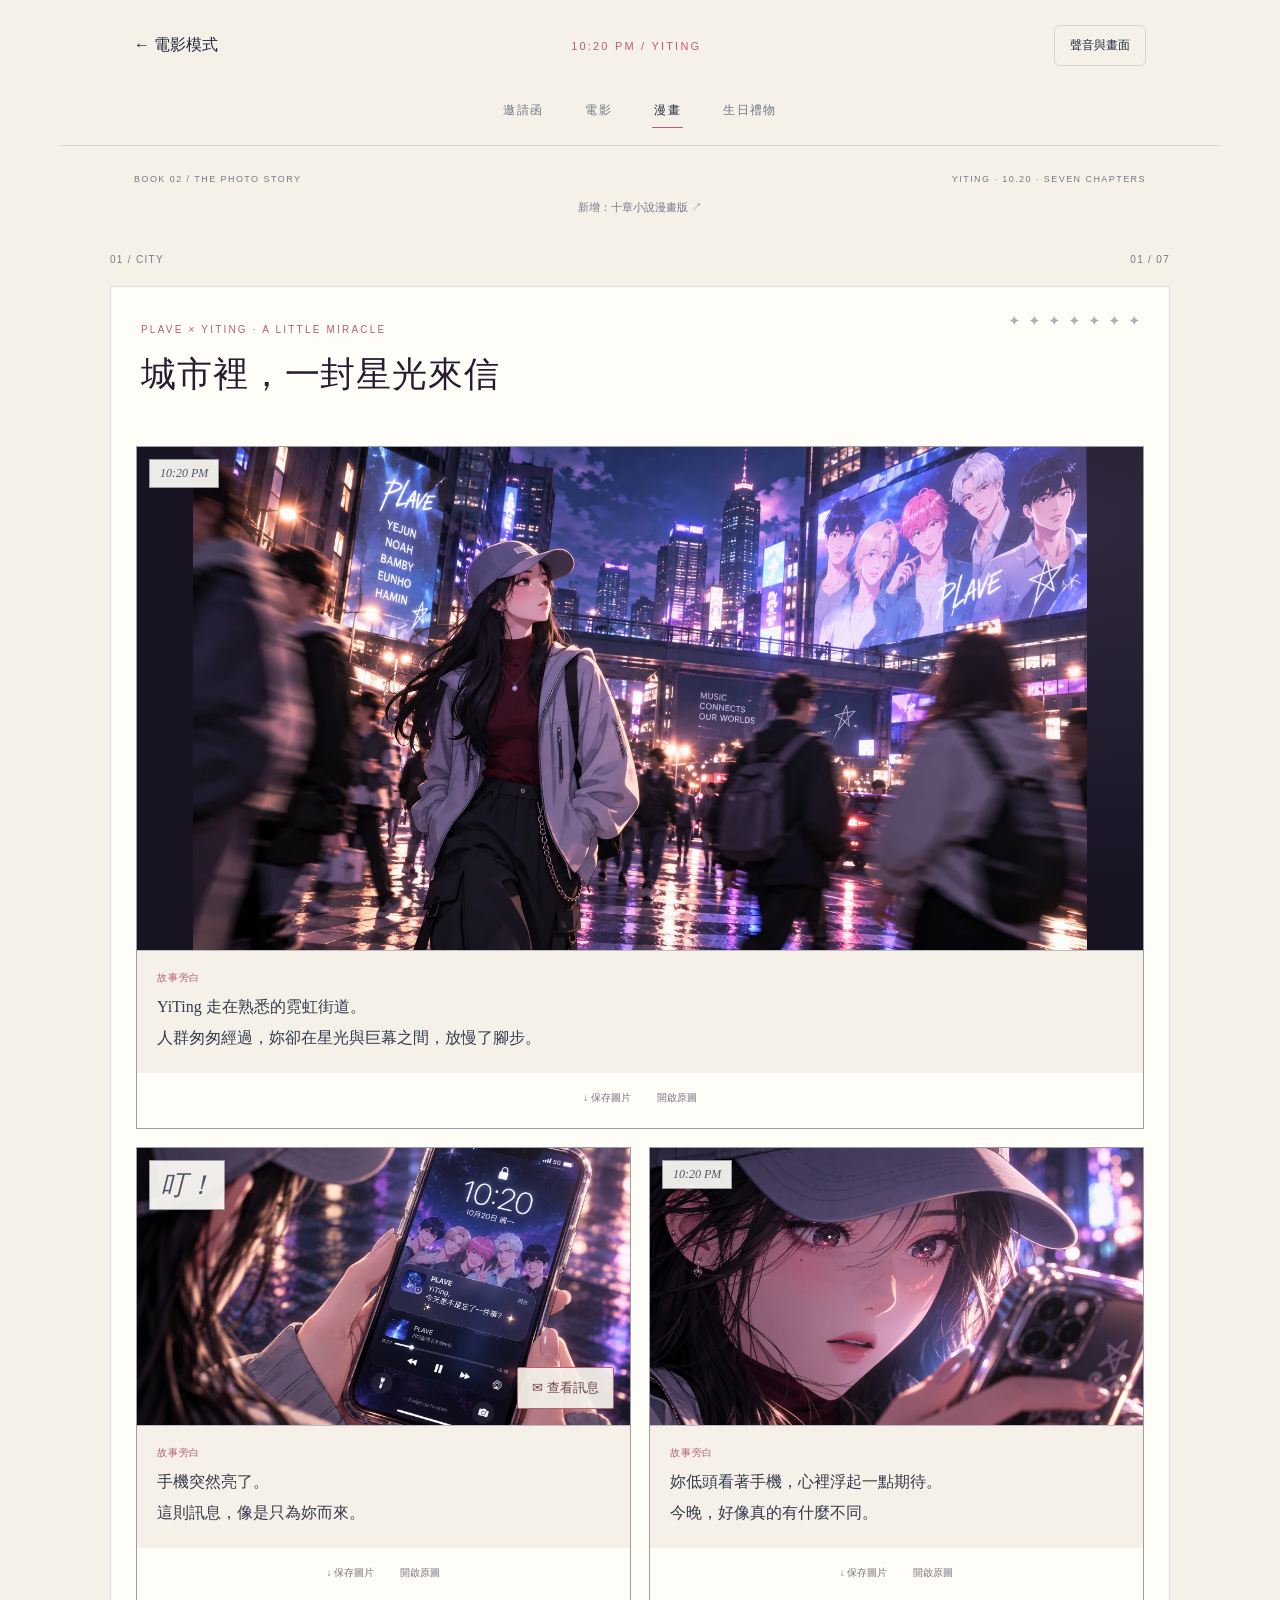
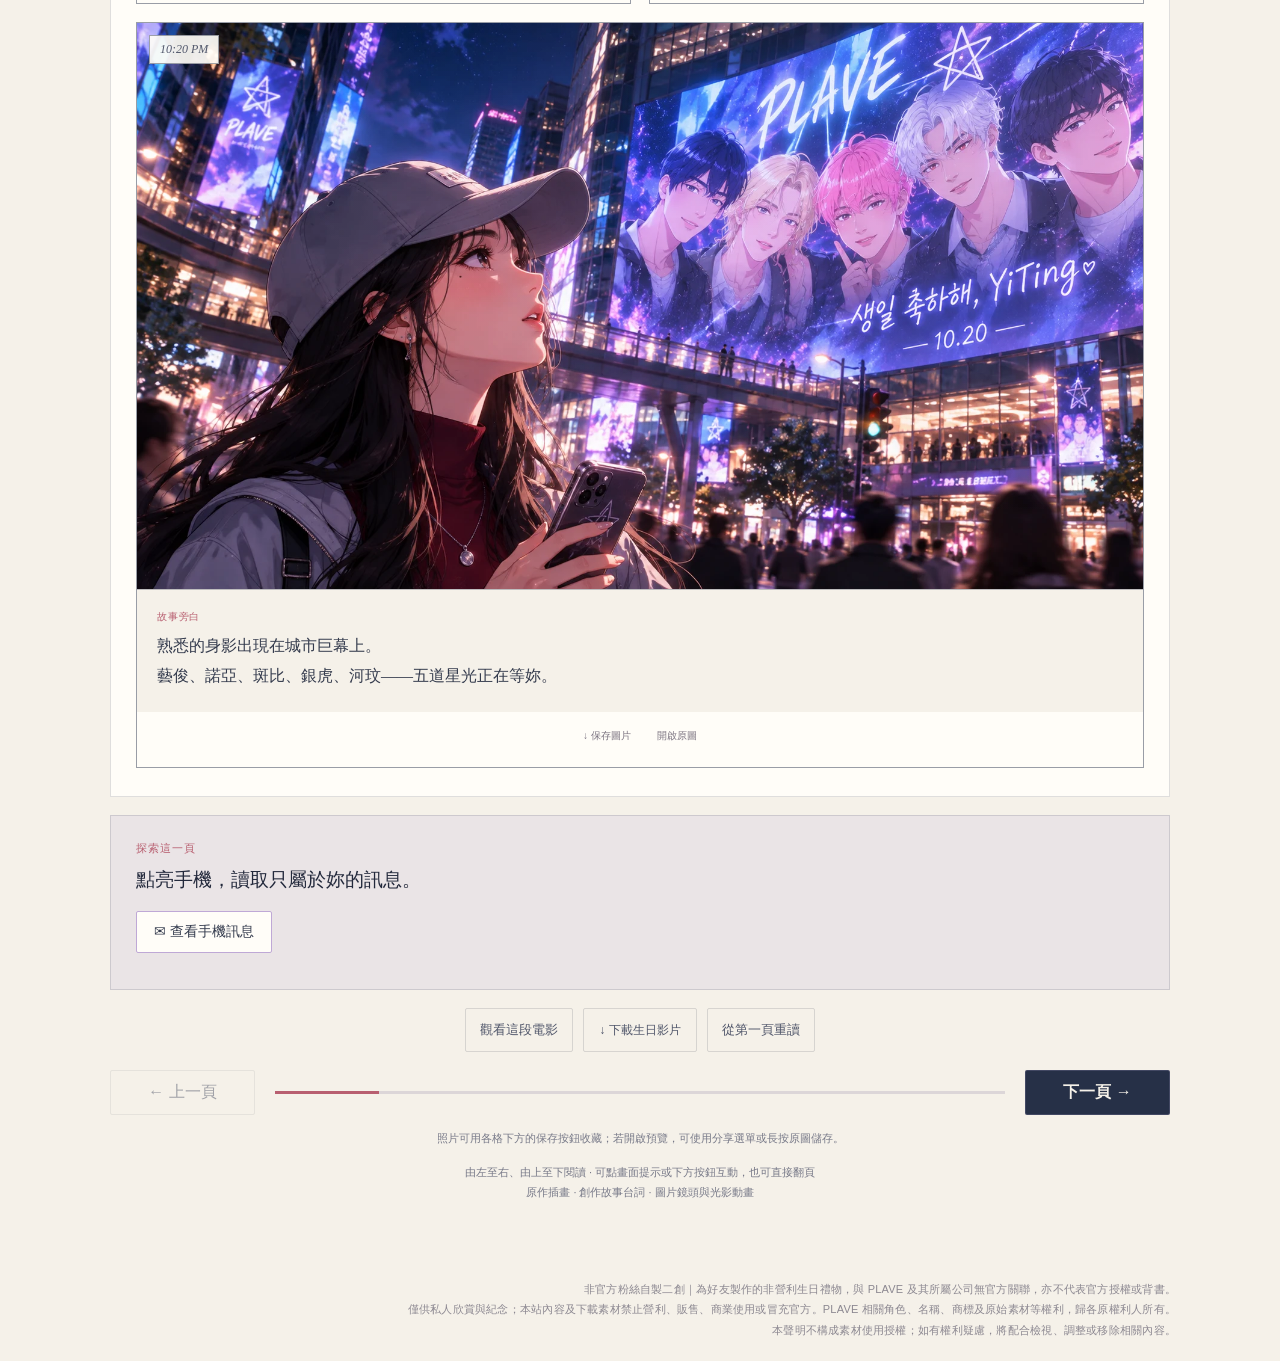
==== commit bdd39a95: "Add discreet noncommercial unofficial fan-work notices across site" ====
--- a/game.html
+++ b/game.html
@@ -1,7 +1,7 @@
-<!doctype html><html lang="zh-Hant"><head><meta charset="utf-8"><meta name="viewport" content="width=device-width,initial-scale=1,viewport-fit=cover"><title>星光動態漫畫｜YiTing 互動故事</title><link rel="stylesheet" href="game.css?v=motion-comic-v2"><link rel="stylesheet" href="theme.css?v=album-v1"><link rel="stylesheet" href="album.css?v=album-v1"></head><body class="comic-page album-edition"><header><a href="movie.html">← 電影模式</a><span>10:20 PM / YITING</span><details class="settings"><summary>聲音與畫面</summary><div><button id="music" aria-pressed="true">音樂 開</button><button id="motion" aria-pressed="true">暫停畫面動畫</button></div></details></header><nav class="site-nav" aria-label="主要導覽"><a href="./">邀請函</a><a href="movie.html">電影</a><a href="game.html">漫畫</a><a href="gift.html">生日禮物</a></nav><div class="comic-edition-note"><span>BOOK 02 / THE PHOTO STORY</span><span>YITING · 10.20 · SEVEN CHAPTERS</span></div><p class="note" style="text-align:center"><a href="novel-comic.html">新增：十章小說漫畫版 ↗</a></p><main><section class="reader"><div class="meta"><span id="chapter"></span><span id="count"></span></div><div class="issue"><span>PLAVE × YITING · A LITTLE MIRACLE</span><h1 id="title"></h1><div id="journey" aria-label="故事星光收集進度"></div></div><div id="sheet" class="sheet" aria-label="由左至右、由上至下閱讀的漫畫分格"></div><section class="interaction" aria-label="本頁互動"><div><span id="badge">探索這一頁</span><p id="hint"></p></div><div id="actionButtons"></div><p id="actionStatus" role="status"></p></section><section id="extra" hidden><label for="wish">把生日願望留給星光</label><p>作者不會知道願望內容。願望只留在這台裝置的瀏覽器，不會上傳或寄信，就像真正許願一樣。</p><textarea id="wish" rows="3" maxlength="1000" placeholder="只有妳與星光知道的願望…"></textarea><button id="saveWish">許下願望</button><p id="wishStatus" role="status"></p><a href="gift.html">打開生日彩蛋與小說 →</a></section><div class="tools"><button id="clip">觀看這段電影</button><a class="download-link" href="assets/film.mp4" download="YiTing-生日電影.mp4">↓ 下載生日影片</a><button id="restart">從第一頁重讀</button></div><nav class="pager" aria-label="漫畫翻頁"><button id="prev">← 上一頁</button><progress id="progress" aria-label="閱讀進度"></progress><button id="next">下一頁 →</button></nav><p class="note">照片可用各格下方的保存按鈕收藏；若開啟預覽，可使用分享選單或長按原圖儲存。</p><p class="note">由左至右、由上至下閱讀 · 可點畫面提示或下方按鈕互動，也可直接翻頁<br>原作插畫 · 創作故事台詞 · 圖片鏡頭與光影動畫</p></section></main><div id="sparkles" aria-hidden="true"></div><dialog id="movie"><div class="movie-head"><h2 id="movieTitle"></h2><button id="closeMovie">回到漫畫</button></div><video id="video" src="assets/film.mp4" controls playsinline preload="none"></video><p id="caption"></p><p class="note">原影片與原音樂 · 中文字幕為創作故事台詞</p></dialog><audio id="bgm" src="assets/song.m4a" autoplay loop preload="auto"></audio><script src="story.js"></script><script>window.assetDownloads=function(url,filename,label){
+<!doctype html><html lang="zh-Hant"><head><meta charset="utf-8"><meta name="viewport" content="width=device-width,initial-scale=1,viewport-fit=cover"><title>星光動態漫畫｜YiTing 互動故事</title><link rel="stylesheet" href="game.css?v=motion-comic-v2"><link rel="stylesheet" href="theme.css?v=album-v1"><link rel="stylesheet" href="album.css?v=album-v1"><link rel="stylesheet" href="fan-notice.css?v=1"></head><body class="comic-page album-edition"><header><a href="movie.html">← 電影模式</a><span>10:20 PM / YITING</span><details class="settings"><summary>聲音與畫面</summary><div><button id="music" aria-pressed="true">音樂 開</button><button id="motion" aria-pressed="true">暫停畫面動畫</button></div></details></header><nav class="site-nav" aria-label="主要導覽"><a href="./">邀請函</a><a href="movie.html">電影</a><a href="game.html">漫畫</a><a href="gift.html">生日禮物</a></nav><div class="comic-edition-note"><span>BOOK 02 / THE PHOTO STORY</span><span>YITING · 10.20 · SEVEN CHAPTERS</span></div><p class="note" style="text-align:center"><a href="novel-comic.html">新增：十章小說漫畫版 ↗</a></p><main><section class="reader"><div class="meta"><span id="chapter"></span><span id="count"></span></div><div class="issue"><span>PLAVE × YITING · A LITTLE MIRACLE</span><h1 id="title"></h1><div id="journey" aria-label="故事星光收集進度"></div></div><div id="sheet" class="sheet" aria-label="由左至右、由上至下閱讀的漫畫分格"></div><section class="interaction" aria-label="本頁互動"><div><span id="badge">探索這一頁</span><p id="hint"></p></div><div id="actionButtons"></div><p id="actionStatus" role="status"></p></section><section id="extra" hidden><label for="wish">把生日願望留給星光</label><p>作者不會知道願望內容。願望只留在這台裝置的瀏覽器，不會上傳或寄信，就像真正許願一樣。</p><textarea id="wish" rows="3" maxlength="1000" placeholder="只有妳與星光知道的願望…"></textarea><button id="saveWish">許下願望</button><p id="wishStatus" role="status"></p><a href="gift.html">打開生日彩蛋與小說 →</a></section><div class="tools"><button id="clip">觀看這段電影</button><a class="download-link" href="assets/film.mp4" download="YiTing-生日電影.mp4">↓ 下載生日影片</a><button id="restart">從第一頁重讀</button></div><nav class="pager" aria-label="漫畫翻頁"><button id="prev">← 上一頁</button><progress id="progress" aria-label="閱讀進度"></progress><button id="next">下一頁 →</button></nav><p class="note">照片可用各格下方的保存按鈕收藏；若開啟預覽，可使用分享選單或長按原圖儲存。</p><p class="note">由左至右、由上至下閱讀 · 可點畫面提示或下方按鈕互動，也可直接翻頁<br>原作插畫 · 創作故事台詞 · 圖片鏡頭與光影動畫</p></section></main><div id="sparkles" aria-hidden="true"></div><dialog id="movie"><div class="movie-head"><h2 id="movieTitle"></h2><button id="closeMovie">回到漫畫</button></div><video id="video" src="assets/film.mp4" controls playsinline preload="none"></video><p id="caption"></p><p class="note">原影片與原音樂 · 中文字幕為創作故事台詞</p></dialog><audio id="bgm" src="assets/song.m4a" autoplay loop preload="auto"></audio><script src="story.js"></script><script>window.assetDownloads=function(url,filename,label){
  const controls=document.createElement('div');controls.className='asset-downloads';
  const save=document.createElement('a');save.className='download-link';save.href=url;save.download=filename;save.textContent='↓ '+label;save.setAttribute('aria-label',label+'：'+filename);
  const original=document.createElement('a');original.className='original-link';original.href=url;original.target='_blank';original.rel='noopener';original.textContent='開啟原圖';original.setAttribute('aria-label','開啟原圖：'+filename);
  controls.append(save,original);return controls;
 };
-</script><script src="game.js?v=gift-v2"></script></body></html>
+</script><script src="game.js?v=gift-v2"></script><footer class="fan-work-notice" aria-label="非官方粉絲二創與使用聲明"><p>非官方粉絲自製二創｜為好友製作的非營利生日禮物，與 PLAVE 及其所屬公司無官方關聯，亦不代表官方授權或背書。</p><p>僅供私人欣賞與紀念；本站內容及下載素材禁止營利、販售、商業使用或冒充官方。PLAVE 相關角色、名稱、商標及原始素材等權利，歸各原權利人所有。</p><p>本聲明不構成素材使用授權；如有權利疑慮，將配合檢視、調整或移除相關內容。</p></footer></body></html>
--- a/album.css
+++ b/album.css
@@ -30,3 +30,5 @@
 @media(max-width:600px){body.album-edition.gift-page .cards{grid-template-columns:1fr;gap:22px}body.album-edition.gift-page .card-back>span:last-child{font-size:14px}body.album-edition.gift-page .card-item .download-link,body.album-edition.gift-page .card-item .original-link{min-height:44px}.card-caption{font-size:13px}}
 
 .novel-comic-entry{background:#192236;color:#f5f1e9;padding:26px;margin:0 0 25px}.novel-comic-entry h2{font-size:24px;font-weight:400}.novel-comic-entry p{font-size:13px;line-height:1.8}.novel-comic-entry a{display:inline-block;color:#f5f1e9;border:1px solid #f5f1e955;min-height:44px;padding:12px 18px}
+
+.gift-track-list .theme-song-choice{grid-column:1/-1}
--- a/fan-notice.css
+++ b/fan-notice.css
@@ -0,0 +1,3 @@
+.fan-work-notice{position:static!important;display:block!important;box-sizing:border-box;max-width:1120px;margin:28px auto 0!important;padding:16px 24px calc(20px + env(safe-area-inset-bottom))!important;text-align:right!important;font-family:Arial,"Microsoft JhengHei",sans-serif;font-size:11px!important;font-weight:400;line-height:1.9!important;letter-spacing:.02em;color:#8c8891;opacity:1!important;background:none;border:0!important;overflow-wrap:anywhere}
+.fan-work-notice p{margin:0!important;font-size:inherit!important;line-height:inherit!important;color:inherit!important}
+@media(max-width:600px){.fan-work-notice{padding-left:20px!important;padding-right:20px!important;text-align:left!important;font-size:10px!important}}
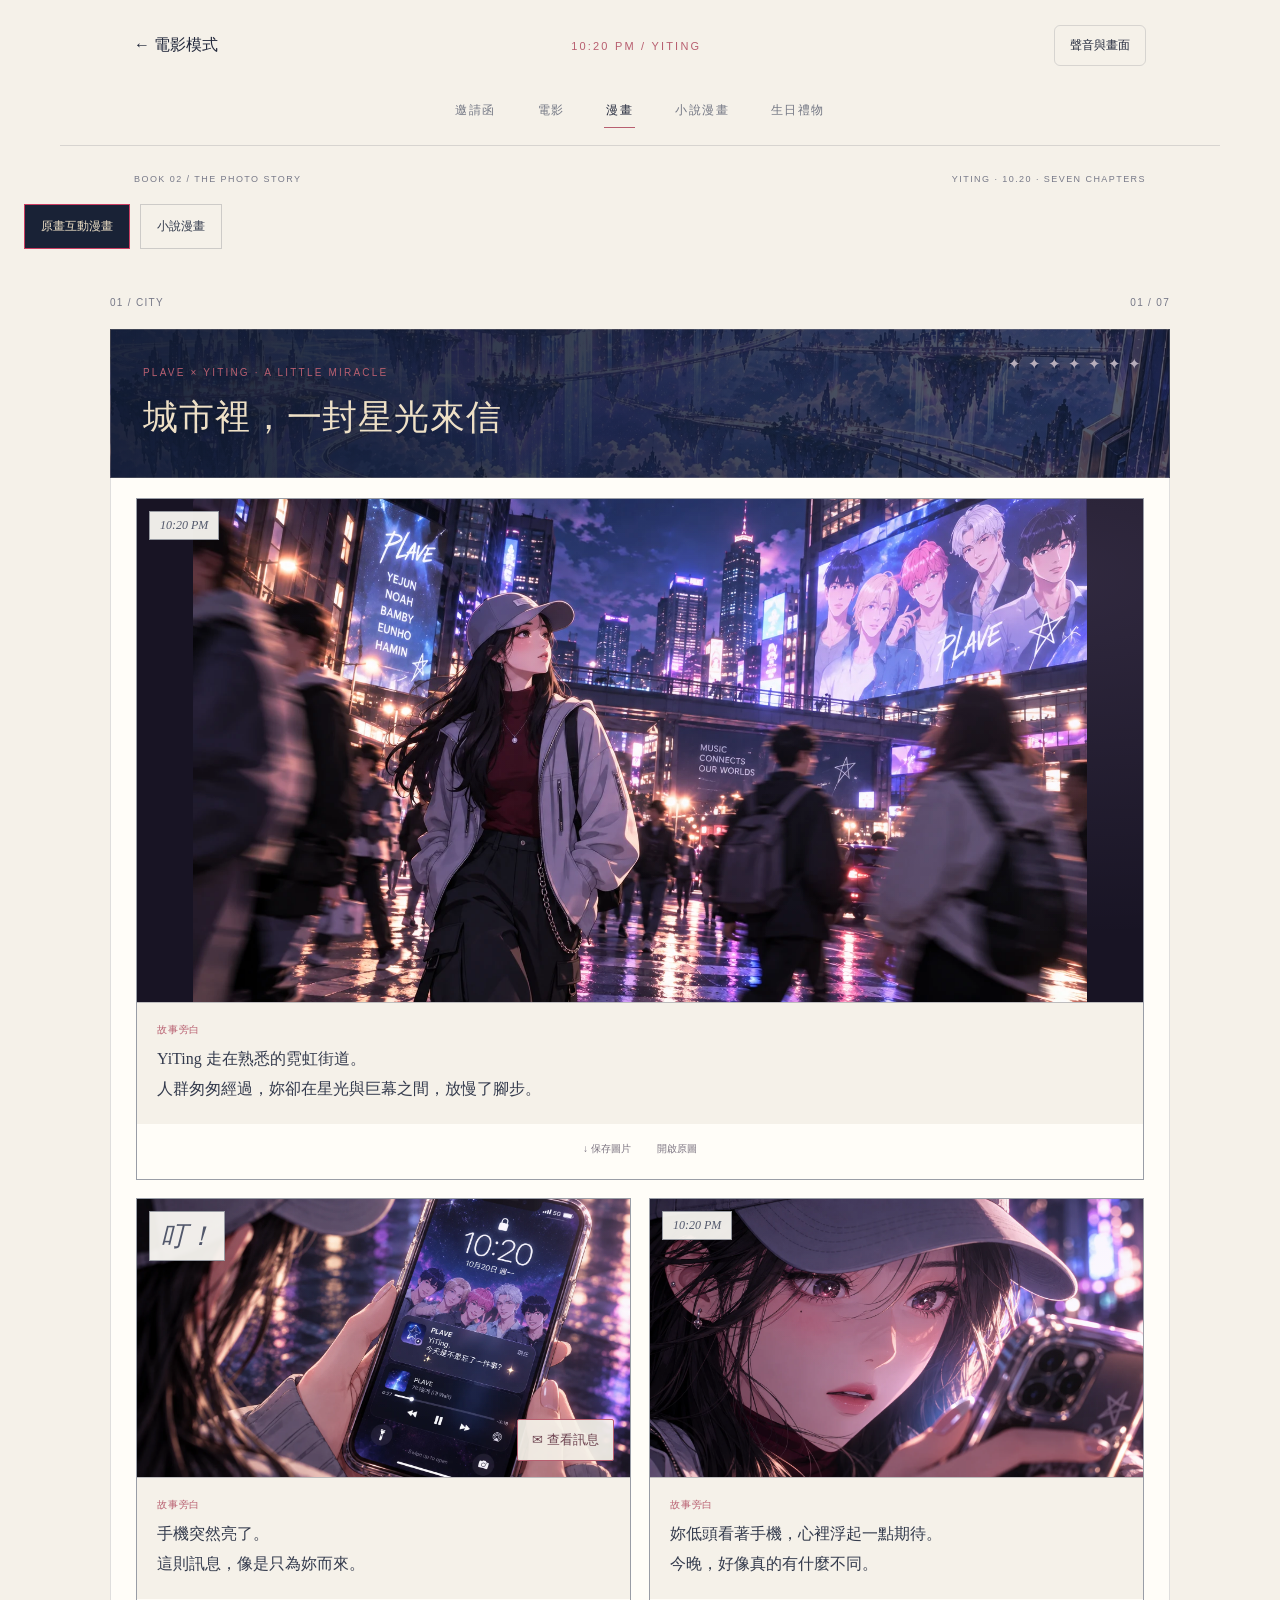
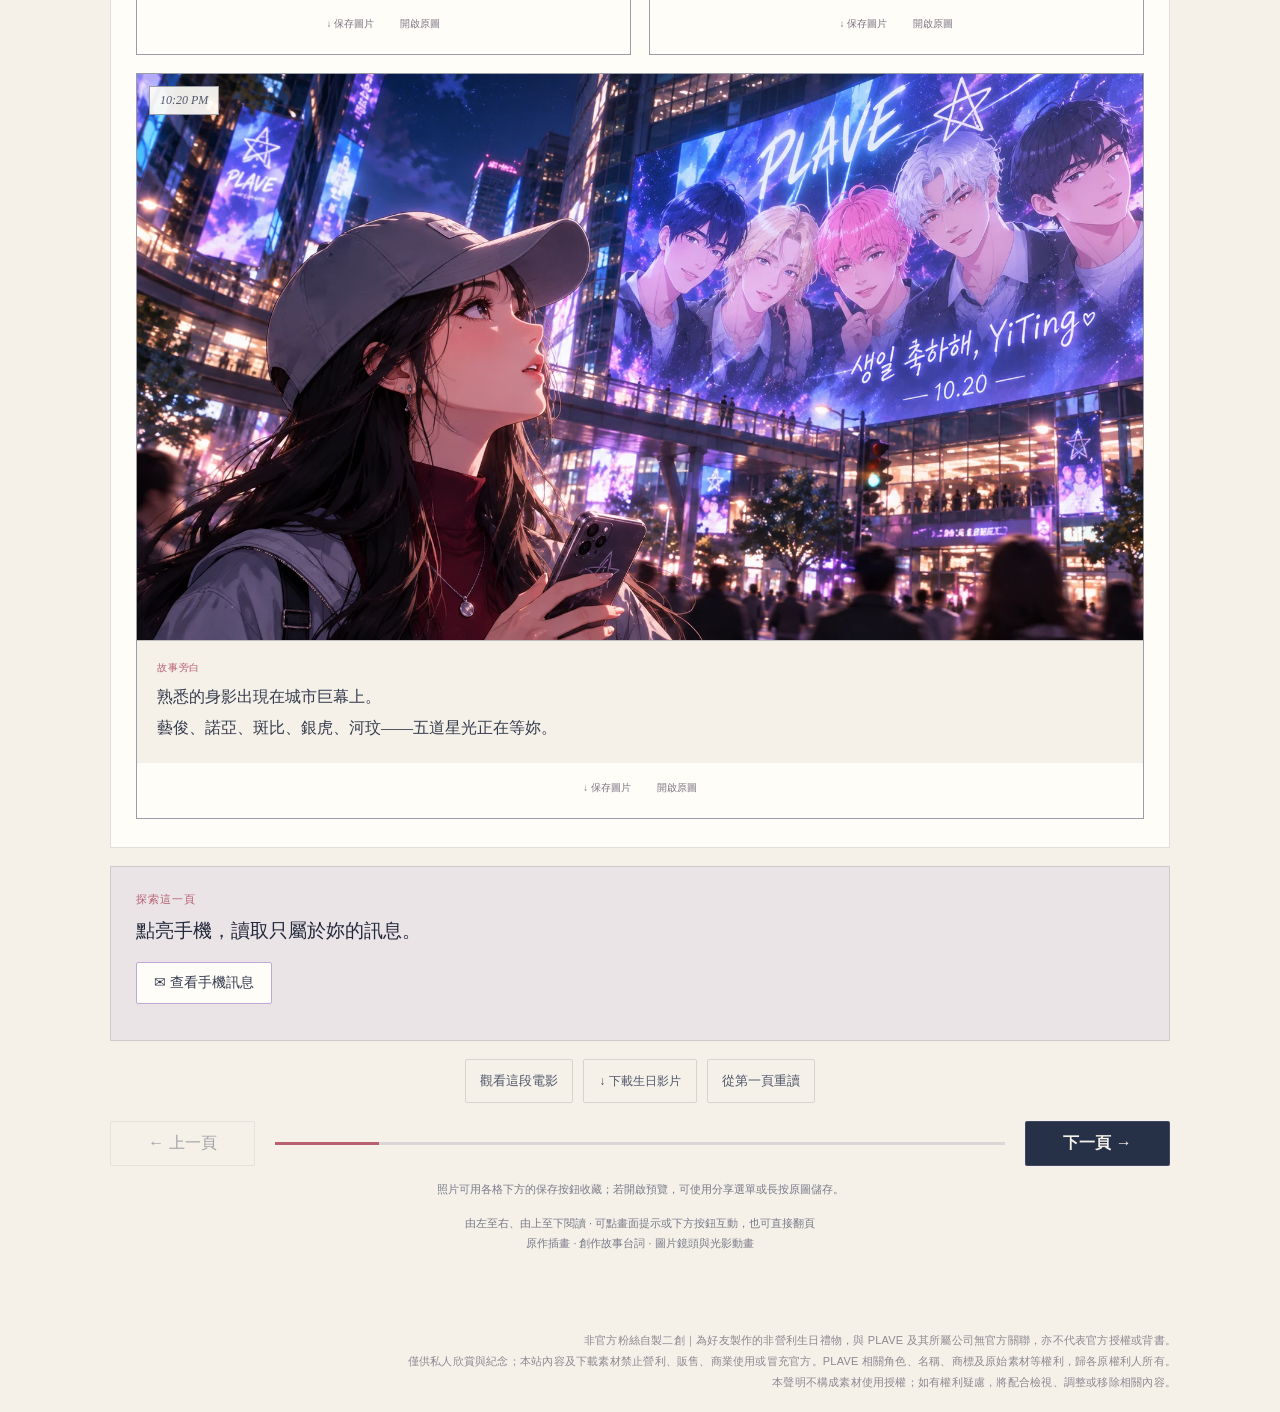
==== commit cc2edc5a: "Redesign birthday invitation and add story navigation and card filters" ====
--- a/game.html
+++ b/game.html
@@ -1,7 +1,7 @@
-<!doctype html><html lang="zh-Hant"><head><meta charset="utf-8"><meta name="viewport" content="width=device-width,initial-scale=1,viewport-fit=cover"><title>星光動態漫畫｜YiTing 互動故事</title><link rel="stylesheet" href="game.css?v=motion-comic-v2"><link rel="stylesheet" href="theme.css?v=album-v1"><link rel="stylesheet" href="album.css?v=album-v1"><link rel="stylesheet" href="fan-notice.css?v=1"></head><body class="comic-page album-edition"><header><a href="movie.html">← 電影模式</a><span>10:20 PM / YITING</span><details class="settings"><summary>聲音與畫面</summary><div><button id="music" aria-pressed="true">音樂 開</button><button id="motion" aria-pressed="true">暫停畫面動畫</button></div></details></header><nav class="site-nav" aria-label="主要導覽"><a href="./">邀請函</a><a href="movie.html">電影</a><a href="game.html">漫畫</a><a href="gift.html">生日禮物</a></nav><div class="comic-edition-note"><span>BOOK 02 / THE PHOTO STORY</span><span>YITING · 10.20 · SEVEN CHAPTERS</span></div><p class="note" style="text-align:center"><a href="novel-comic.html">新增：十章小說漫畫版 ↗</a></p><main><section class="reader"><div class="meta"><span id="chapter"></span><span id="count"></span></div><div class="issue"><span>PLAVE × YITING · A LITTLE MIRACLE</span><h1 id="title"></h1><div id="journey" aria-label="故事星光收集進度"></div></div><div id="sheet" class="sheet" aria-label="由左至右、由上至下閱讀的漫畫分格"></div><section class="interaction" aria-label="本頁互動"><div><span id="badge">探索這一頁</span><p id="hint"></p></div><div id="actionButtons"></div><p id="actionStatus" role="status"></p></section><section id="extra" hidden><label for="wish">把生日願望留給星光</label><p>作者不會知道願望內容。願望只留在這台裝置的瀏覽器，不會上傳或寄信，就像真正許願一樣。</p><textarea id="wish" rows="3" maxlength="1000" placeholder="只有妳與星光知道的願望…"></textarea><button id="saveWish">許下願望</button><p id="wishStatus" role="status"></p><a href="gift.html">打開生日彩蛋與小說 →</a></section><div class="tools"><button id="clip">觀看這段電影</button><a class="download-link" href="assets/film.mp4" download="YiTing-生日電影.mp4">↓ 下載生日影片</a><button id="restart">從第一頁重讀</button></div><nav class="pager" aria-label="漫畫翻頁"><button id="prev">← 上一頁</button><progress id="progress" aria-label="閱讀進度"></progress><button id="next">下一頁 →</button></nav><p class="note">照片可用各格下方的保存按鈕收藏；若開啟預覽，可使用分享選單或長按原圖儲存。</p><p class="note">由左至右、由上至下閱讀 · 可點畫面提示或下方按鈕互動，也可直接翻頁<br>原作插畫 · 創作故事台詞 · 圖片鏡頭與光影動畫</p></section></main><div id="sparkles" aria-hidden="true"></div><dialog id="movie"><div class="movie-head"><h2 id="movieTitle"></h2><button id="closeMovie">回到漫畫</button></div><video id="video" src="assets/film.mp4" controls playsinline preload="none"></video><p id="caption"></p><p class="note">原影片與原音樂 · 中文字幕為創作故事台詞</p></dialog><audio id="bgm" src="assets/song.m4a" autoplay loop preload="auto"></audio><script src="story.js"></script><script>window.assetDownloads=function(url,filename,label){
+<!doctype html><html lang="zh-Hant"><head><meta charset="utf-8"><meta name="viewport" content="width=device-width,initial-scale=1,viewport-fit=cover"><title>星光動態漫畫｜YiTing 互動故事</title><link rel="stylesheet" href="game.css?v=motion-comic-v2"><link rel="stylesheet" href="theme.css?v=album-v1"><link rel="stylesheet" href="album.css?v=album-v1"><link rel="stylesheet" href="fan-notice.css?v=1"><link rel="stylesheet" href="invitation.css?v=1"></head><body class="comic-page album-edition"><header><a href="movie.html">← 電影模式</a><span>10:20 PM / YITING</span><details class="settings"><summary>聲音與畫面</summary><div><button id="music" aria-pressed="true">音樂 開</button><button id="motion" aria-pressed="true">暫停畫面動畫</button></div></details></header><nav class="site-nav" aria-label="主要導覽"><a href="./">邀請函</a><a href="movie.html">電影</a><a href="game.html">漫畫</a><a href="gift.html">生日禮物</a></nav><div class="comic-edition-note"><span>BOOK 02 / THE PHOTO STORY</span><span>YITING · 10.20 · SEVEN CHAPTERS</span></div><main><section class="reader"><div class="meta"><span id="chapter"></span><span id="count"></span></div><div class="issue"><span>PLAVE × YITING · A LITTLE MIRACLE</span><h1 id="title"></h1><div id="journey" aria-label="故事星光收集進度"></div></div><div id="sheet" class="sheet" aria-label="由左至右、由上至下閱讀的漫畫分格"></div><section class="interaction" aria-label="本頁互動"><div><span id="badge">探索這一頁</span><p id="hint"></p></div><div id="actionButtons"></div><p id="actionStatus" role="status"></p></section><section id="extra" hidden><label for="wish">把生日願望留給星光</label><p>作者不會知道願望內容。願望只留在這台裝置的瀏覽器，不會上傳或寄信，就像真正許願一樣。</p><textarea id="wish" rows="3" maxlength="1000" placeholder="只有妳與星光知道的願望…"></textarea><button id="saveWish">許下願望</button><p id="wishStatus" role="status"></p><a href="gift.html">打開生日彩蛋與小說 →</a></section><div class="tools"><button id="clip">觀看這段電影</button><a class="download-link" href="assets/film.mp4" download="YiTing-生日電影.mp4">↓ 下載生日影片</a><button id="restart">從第一頁重讀</button></div><nav class="pager" aria-label="漫畫翻頁"><button id="prev">← 上一頁</button><progress id="progress" aria-label="閱讀進度"></progress><button id="next">下一頁 →</button></nav><p class="note">照片可用各格下方的保存按鈕收藏；若開啟預覽，可使用分享選單或長按原圖儲存。</p><p class="note">由左至右、由上至下閱讀 · 可點畫面提示或下方按鈕互動，也可直接翻頁<br>原作插畫 · 創作故事台詞 · 圖片鏡頭與光影動畫</p></section></main><div id="sparkles" aria-hidden="true"></div><dialog id="movie"><div class="movie-head"><h2 id="movieTitle"></h2><button id="closeMovie">回到漫畫</button></div><video id="video" src="assets/film.mp4" controls playsinline preload="none"></video><p id="caption"></p><p class="note">原影片與原音樂 · 中文字幕為創作故事台詞</p></dialog><audio id="bgm" src="assets/song.m4a" autoplay loop preload="auto"></audio><script src="story.js"></script><script>window.assetDownloads=function(url,filename,label){
  const controls=document.createElement('div');controls.className='asset-downloads';
  const save=document.createElement('a');save.className='download-link';save.href=url;save.download=filename;save.textContent='↓ '+label;save.setAttribute('aria-label',label+'：'+filename);
  const original=document.createElement('a');original.className='original-link';original.href=url;original.target='_blank';original.rel='noopener';original.textContent='開啟原圖';original.setAttribute('aria-label','開啟原圖：'+filename);
  controls.append(save,original);return controls;
 };
-</script><script src="game.js?v=gift-v2"></script><footer class="fan-work-notice" aria-label="非官方粉絲二創與使用聲明"><p>非官方粉絲自製二創｜為好友製作的非營利生日禮物，與 PLAVE 及其所屬公司無官方關聯，亦不代表官方授權或背書。</p><p>僅供私人欣賞與紀念；本站內容及下載素材禁止營利、販售、商業使用或冒充官方。PLAVE 相關角色、名稱、商標及原始素材等權利，歸各原權利人所有。</p><p>本聲明不構成素材使用授權；如有權利疑慮，將配合檢視、調整或移除相關內容。</p></footer></body></html>
+</script><script src="game.js?v=gift-v2"></script><footer class="fan-work-notice" aria-label="非官方粉絲二創與使用聲明"><p>非官方粉絲自製二創｜為好友製作的非營利生日禮物，與 PLAVE 及其所屬公司無官方關聯，亦不代表官方授權或背書。</p><p>僅供私人欣賞與紀念；本站內容及下載素材禁止營利、販售、商業使用或冒充官方。PLAVE 相關角色、名稱、商標及原始素材等權利，歸各原權利人所有。</p><p>本聲明不構成素材使用授權；如有權利疑慮，將配合檢視、調整或移除相關內容。</p></footer><script src="invitation.js?v=1"></script></body></html>
--- a/album.css
+++ b/album.css
@@ -32,3 +32,6 @@
 .novel-comic-entry{background:#192236;color:#f5f1e9;padding:26px;margin:0 0 25px}.novel-comic-entry h2{font-size:24px;font-weight:400}.novel-comic-entry p{font-size:13px;line-height:1.8}.novel-comic-entry a{display:inline-block;color:#f5f1e9;border:1px solid #f5f1e955;min-height:44px;padding:12px 18px}
 
 .gift-track-list .theme-song-choice{grid-column:1/-1}
+
+.novel-comic-preview{display:block;margin:0 0 20px}.novel-comic-preview img{display:block;width:100%;height:auto;border-radius:3px}.selected-track-downloads{display:flex;gap:8px;flex-wrap:wrap;width:100%}.selected-track-downloads [hidden]{display:none!important}
+.album-edition .novel-comic-entry h2{color:#f5f0e8}
--- a/invitation.css
+++ b/invitation.css
@@ -0,0 +1,63 @@
+/* Invitation artwork is the shared cover; reading surfaces remain warm paper. */
+:root{--invitation-night:#101a30;--invitation-gold:#eee0c6;--invitation-red:#ca3e62}
+.journey-nav{display:none}
+.invitation-cover{display:none}
+body.home-page.album-edition{background:#101a30;color:#eee0c6;background-image:radial-gradient(ellipse at 80% 5%,#33336c80,transparent 55%)}
+.home-page.album-edition .wordmark,.home-page.album-edition .site-nav a,.home-page.album-edition .site-nav a[aria-current],.home-page.album-edition .home-header button{color:#eee0c6}
+.home-page.album-edition .dedication,.home-page .edition-topline,.home-page .contents-heading small,.home-page .album-item p,.home-page .album-colophon small,.home-page.album-edition .home-footer{color:#b7bbcf}
+.home-page .album-home{max-width:1380px;padding-top:18px}
+.home-page .album-jacket{display:block;min-height:0;border:1px solid #dccaa52b;box-shadow:0 30px 80px #0005;aspect-ratio:1578/996;background:#101a30}
+.home-page .invitation-cover{display:block;width:100%;height:100%;object-fit:contain}
+.home-page .jacket-art,.home-page .album-spine{display:none}
+.home-page .jacket-copy{position:absolute;inset:auto 0 2% 53%;padding:0 5%;background:none;border:0;text-align:center}
+.home-page .jacket-copy>.eyebrow,.home-page .jacket-copy h1,.home-page .album-date,.home-page .jacket-title,.home-page .jacket-note,.home-page .seal-mark{display:none}
+.home-page.album-edition .unbox-button{background:#101a30e8;color:#eee0c6;border:1px solid #eee0c680;border-radius:2px;letter-spacing:.1em;margin:0;box-shadow:0 8px 28px #0004}
+.home-page.album-edition .unbox-button:hover{background:#862e47}
+.home-page .continue-link{color:#f0c7d0}
+.home-page .album-items{grid-template-columns:repeat(4,minmax(0,1fr));gap:22px}
+.home-page .album-item h3,.home-page .album-item b{color:#eee0c6}
+.home-page .album-item>small{color:#e798ad}
+.home-page .contents-heading,.home-page .album-item,.home-page .album-colophon{border-color:#eee0c630}
+.home-page .album-colophon{background:linear-gradient(90deg,#101a30e6,#101a30b0),url('assets/novel-starlit-walk-wide.webp') center/cover;padding:32px}
+.home-page .opened{box-shadow:0 0 50px #ca3e6240}
+.home-page .opened .unbox-button{border-color:#e584a0}
+.album-edition.gift-page .collection-intro,.album-edition.comic-page .issue,.album-edition.film-page:not(.gift-page) .intro{background:linear-gradient(90deg,#101a30ef,#101a30b0),url('assets/novel-asterum-panorama.webp') center/cover;color:#eee0c6;padding:32px;border:1px solid #eee0c630}
+.album-edition.gift-page .collection-intro h1,.album-edition.gift-page .collection-intro p,.album-edition.comic-page .issue h1,.album-edition.film-page .intro h1,.album-edition.film-page .intro .subtitle{color:#eee0c6}
+.album-edition.gift-page .collection-intro{background-image:linear-gradient(90deg,#101a30f0,#101a30a0),url('assets/novel-birthday-plaza-wide.webp')}
+.card-filters{display:flex;flex-wrap:wrap;gap:8px;margin:12px 0}
+body.album-edition.gift-page .card-filters button{min-height:44px;padding:10px 16px;background:transparent;border:1px solid #22283b35;color:#343b4d;border-radius:3px;font:inherit;font-size:12px}
+body.album-edition.gift-page .card-filters button[aria-pressed=true]{background:#192236;color:#fff0dd;border-color:#ca3e62}
+.filter-status{font-size:12px;color:#6c6472;margin:16px 0 24px}
+.story-editions{display:flex;gap:10px;flex-wrap:wrap;margin:8px 0 24px}.story-editions a{display:block;min-height:44px;padding:13px 16px;text-decoration:none;border:1px solid #22283b30;font-size:12px;color:#31394b}.story-editions a[aria-current]{background:#192236;color:#eee0c6;border-color:#ca3e62}
+.card-item[hidden]{display:none!important}
+body:has(#panels) main>h1{padding:30px 26px;background:linear-gradient(90deg,#101a30ed,#101a3060),url('assets/novel-asterum-panorama.webp') center/cover;color:#eee0c6;border-left:3px solid #ca3e62}
+a:focus-visible,button:focus-visible{outline:2px solid #ca3e62;outline-offset:4px}
+@media(max-width:1000px) and (min-width:761px){.home-page .album-items{grid-template-columns:repeat(2,minmax(0,1fr))}}
+@media(max-width:760px){
+body{padding-bottom:calc(76px + env(safe-area-inset-bottom))}
+.journey-nav{position:fixed;z-index:20;bottom:0;left:0;right:0;display:grid;grid-template-columns:repeat(4,1fr);background:#101a30f5;border-top:1px solid #eee0c630;padding:7px 10px calc(7px + env(safe-area-inset-bottom));backdrop-filter:blur(16px)}
+.journey-nav a{display:flex;flex-direction:column;align-items:center;justify-content:center;gap:3px;min-height:48px;text-decoration:none;color:#b7bbcf;font-size:11px}
+.journey-nav a span{font-size:20px;line-height:1.1}
+.journey-nav a[aria-current]{color:#f0d9bd}.journey-nav a[aria-current] span{color:#e57798}
+.site-nav,.site-links{display:none!important}
+.home-page .album-home{padding:12px 16px 30px}
+.home-page .album-jacket{aspect-ratio:auto;display:flex;flex-direction:column;overflow:hidden}
+.home-page .invitation-cover{display:none}
+.home-page .jacket-art{display:block;order:0;padding:0;height:340px;background:#101a30}
+.home-page .jacket-art img{width:100%;height:100%;object-fit:cover;object-position:35% center}
+.home-page .jacket-art::after,.home-page .album-serial{display:none}
+.home-page .jacket-copy{position:relative;inset:auto;order:1;text-align:center;padding:28px 22px 32px;min-height:0;background:radial-gradient(ellipse at 50% 0,#35376580,transparent 80%)}
+.home-page .jacket-copy>.eyebrow,.home-page .jacket-copy h1,.home-page .album-date,.home-page .jacket-title{display:block}
+.home-page .jacket-copy>.eyebrow{color:#d9c6a8;font-size:9px;letter-spacing:.22em}
+.home-page .jacket-copy h1{font-size:68px;color:#eee0c6;margin:16px 0 12px}
+.home-page .album-date{font-size:36px;color:#eee0c6}.home-page .album-date span{display:block;font-size:9px;margin-top:12px;letter-spacing:.3em;color:#d9c6a8}
+.home-page .jacket-title{font-size:18px;margin:20px 0;line-height:1.7}
+.home-page .album-items{grid-template-columns:1fr;gap:24px}
+.home-page .contents-heading{align-items:start;flex-direction:column;gap:10px}
+.home-page .album-colophon{padding:24px 20px}
+.album-edition.gift-page .collection-intro,.album-edition.comic-page .issue,.album-edition.film-page:not(.gift-page) .intro{padding:26px 20px}
+.album-edition.comic-page .pager{bottom:calc(65px + env(safe-area-inset-bottom));padding-bottom:12px}
+.cinema-focus .journey-nav{display:none}
+.cinema-focus{padding-bottom:0}
+}
+@media(prefers-reduced-motion:no-preference){.home-page .opened .unbox-button{animation:inviteGlow .7s ease both}@keyframes inviteGlow{50%{box-shadow:0 0 30px #ca3e6280}}}
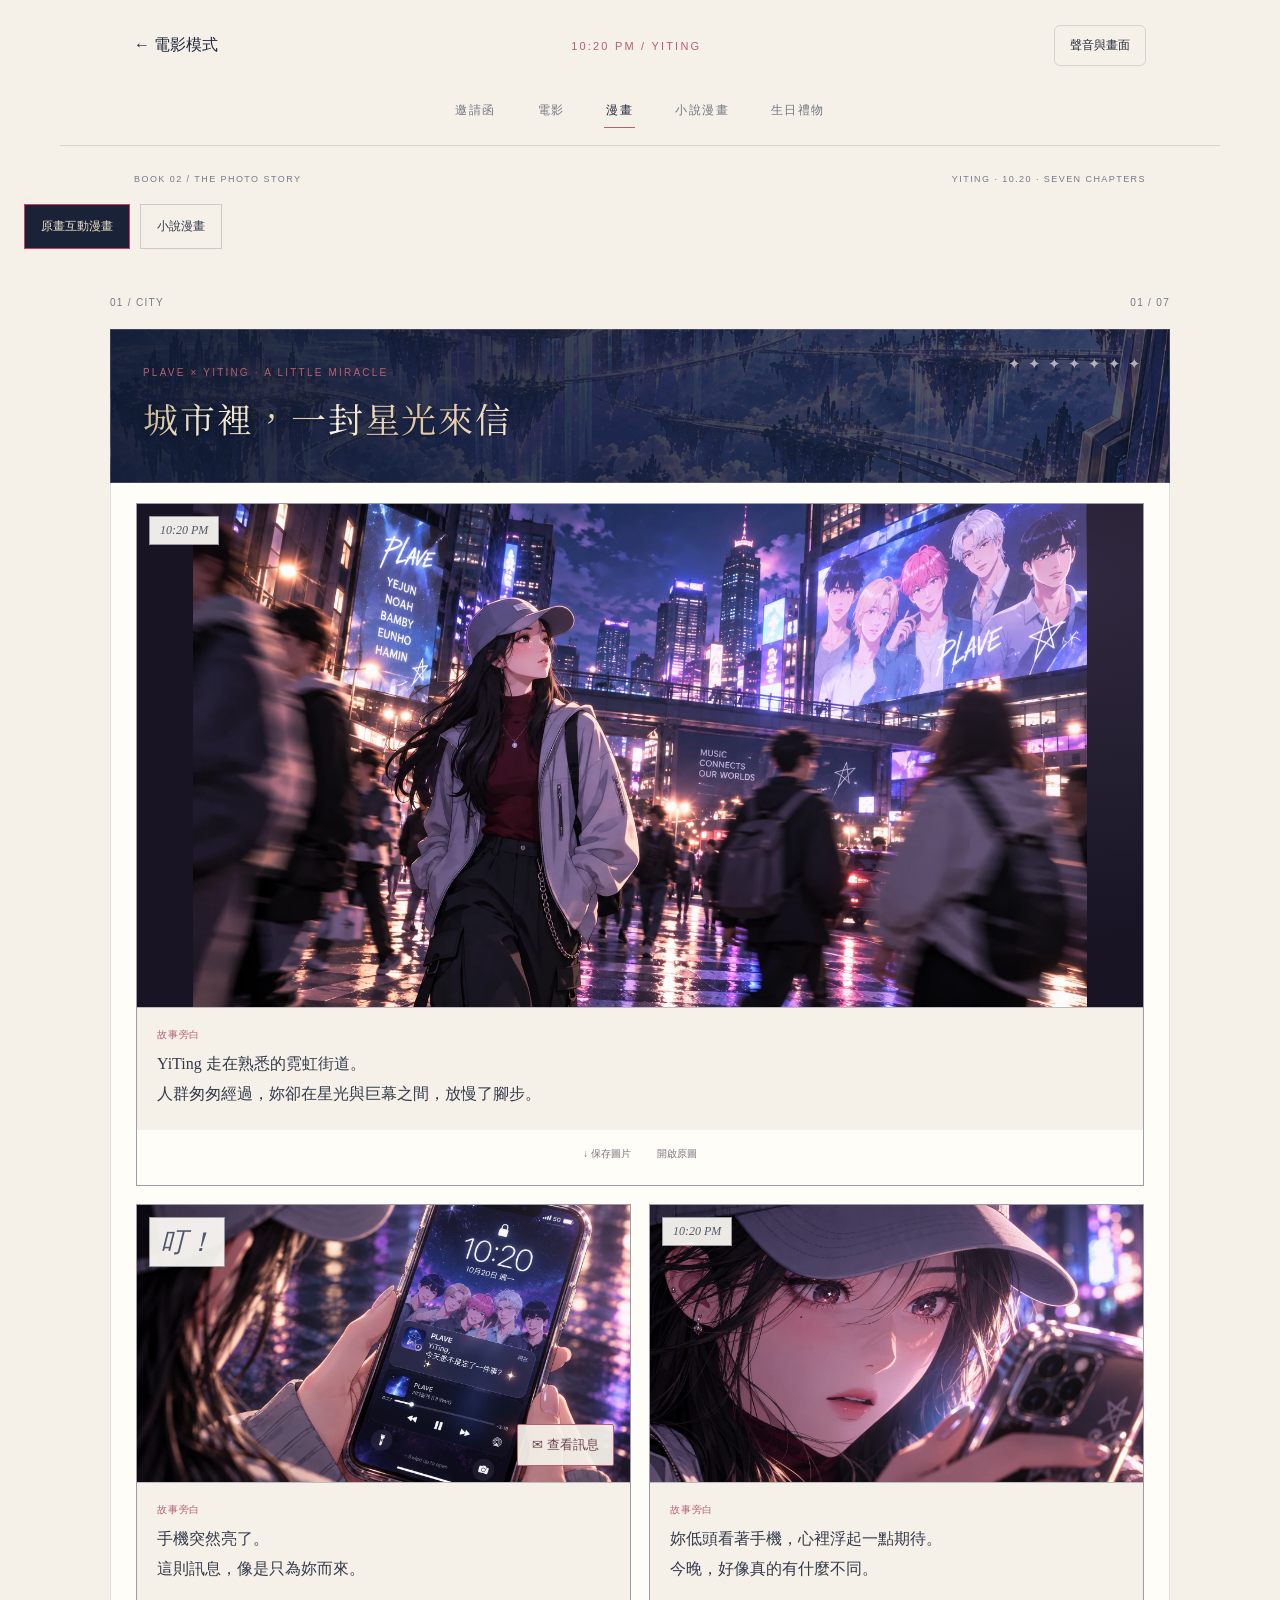
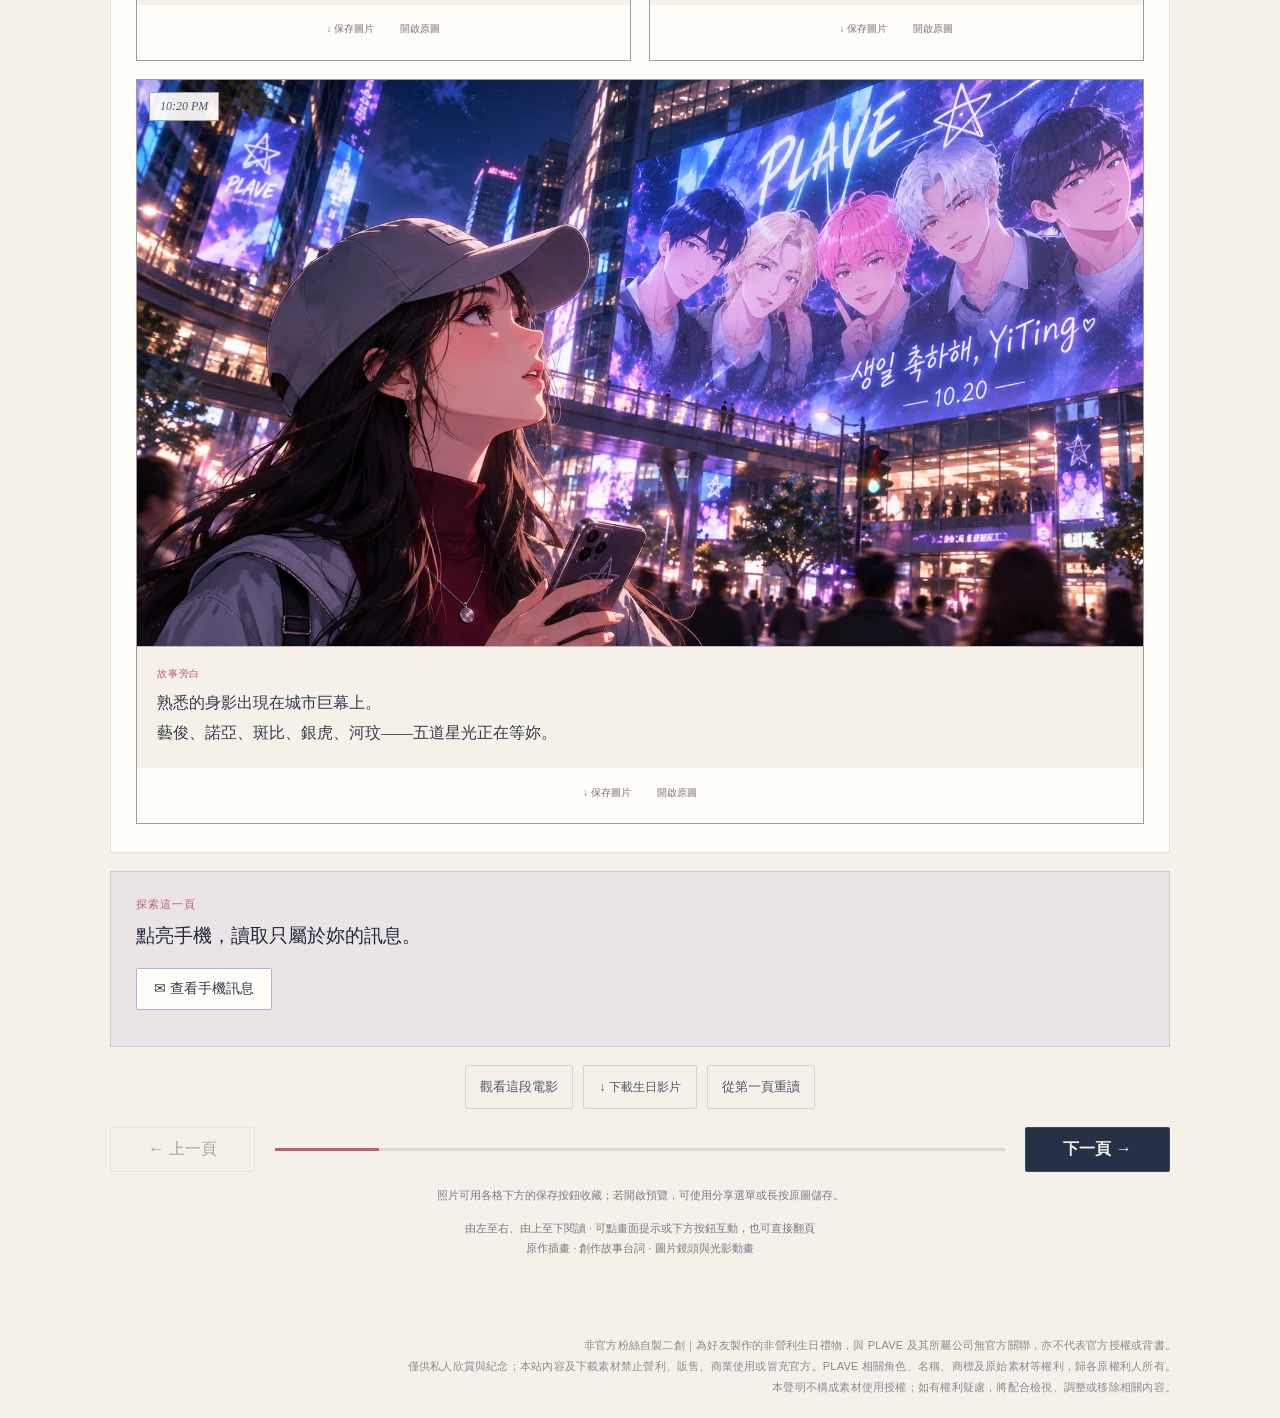
==== commit d8a1b7b9: "Match invitation typography with embedded serif fonts and gold foil titles" ====
--- a/game.html
+++ b/game.html
@@ -1,7 +1,7 @@
-<!doctype html><html lang="zh-Hant"><head><meta charset="utf-8"><meta name="viewport" content="width=device-width,initial-scale=1,viewport-fit=cover"><title>星光動態漫畫｜YiTing 互動故事</title><link rel="stylesheet" href="game.css?v=motion-comic-v2"><link rel="stylesheet" href="theme.css?v=album-v1"><link rel="stylesheet" href="album.css?v=album-v1"><link rel="stylesheet" href="fan-notice.css?v=1"><link rel="stylesheet" href="invitation.css?v=1"></head><body class="comic-page album-edition"><header><a href="movie.html">← 電影模式</a><span>10:20 PM / YITING</span><details class="settings"><summary>聲音與畫面</summary><div><button id="music" aria-pressed="true">音樂 開</button><button id="motion" aria-pressed="true">暫停畫面動畫</button></div></details></header><nav class="site-nav" aria-label="主要導覽"><a href="./">邀請函</a><a href="movie.html">電影</a><a href="game.html">漫畫</a><a href="gift.html">生日禮物</a></nav><div class="comic-edition-note"><span>BOOK 02 / THE PHOTO STORY</span><span>YITING · 10.20 · SEVEN CHAPTERS</span></div><main><section class="reader"><div class="meta"><span id="chapter"></span><span id="count"></span></div><div class="issue"><span>PLAVE × YITING · A LITTLE MIRACLE</span><h1 id="title"></h1><div id="journey" aria-label="故事星光收集進度"></div></div><div id="sheet" class="sheet" aria-label="由左至右、由上至下閱讀的漫畫分格"></div><section class="interaction" aria-label="本頁互動"><div><span id="badge">探索這一頁</span><p id="hint"></p></div><div id="actionButtons"></div><p id="actionStatus" role="status"></p></section><section id="extra" hidden><label for="wish">把生日願望留給星光</label><p>作者不會知道願望內容。願望只留在這台裝置的瀏覽器，不會上傳或寄信，就像真正許願一樣。</p><textarea id="wish" rows="3" maxlength="1000" placeholder="只有妳與星光知道的願望…"></textarea><button id="saveWish">許下願望</button><p id="wishStatus" role="status"></p><a href="gift.html">打開生日彩蛋與小說 →</a></section><div class="tools"><button id="clip">觀看這段電影</button><a class="download-link" href="assets/film.mp4" download="YiTing-生日電影.mp4">↓ 下載生日影片</a><button id="restart">從第一頁重讀</button></div><nav class="pager" aria-label="漫畫翻頁"><button id="prev">← 上一頁</button><progress id="progress" aria-label="閱讀進度"></progress><button id="next">下一頁 →</button></nav><p class="note">照片可用各格下方的保存按鈕收藏；若開啟預覽，可使用分享選單或長按原圖儲存。</p><p class="note">由左至右、由上至下閱讀 · 可點畫面提示或下方按鈕互動，也可直接翻頁<br>原作插畫 · 創作故事台詞 · 圖片鏡頭與光影動畫</p></section></main><div id="sparkles" aria-hidden="true"></div><dialog id="movie"><div class="movie-head"><h2 id="movieTitle"></h2><button id="closeMovie">回到漫畫</button></div><video id="video" src="assets/film.mp4" controls playsinline preload="none"></video><p id="caption"></p><p class="note">原影片與原音樂 · 中文字幕為創作故事台詞</p></dialog><audio id="bgm" src="assets/song.m4a" autoplay loop preload="auto"></audio><script src="story.js"></script><script>window.assetDownloads=function(url,filename,label){
+<!doctype html><html lang="zh-Hant"><head><meta charset="utf-8"><meta name="viewport" content="width=device-width,initial-scale=1,viewport-fit=cover"><title>星光動態漫畫｜YiTing 互動故事</title><link rel="stylesheet" href="game.css?v=motion-comic-v2"><link rel="stylesheet" href="theme.css?v=album-v1"><link rel="stylesheet" href="album.css?v=album-v1"><link rel="stylesheet" href="fan-notice.css?v=1"><link rel="stylesheet" href="invitation.css?v=1"><link rel="stylesheet" href="foil-type.css?v=1"></head><body class="comic-page album-edition"><header><a href="movie.html">← 電影模式</a><span>10:20 PM / YITING</span><details class="settings"><summary>聲音與畫面</summary><div><button id="music" aria-pressed="true">音樂 開</button><button id="motion" aria-pressed="true">暫停畫面動畫</button></div></details></header><nav class="site-nav" aria-label="主要導覽"><a href="./">邀請函</a><a href="movie.html">電影</a><a href="game.html">漫畫</a><a href="gift.html">生日禮物</a></nav><div class="comic-edition-note"><span>BOOK 02 / THE PHOTO STORY</span><span>YITING · 10.20 · SEVEN CHAPTERS</span></div><main><section class="reader"><div class="meta"><span id="chapter"></span><span id="count"></span></div><div class="issue"><span>PLAVE × YITING · A LITTLE MIRACLE</span><h1 id="title"></h1><div id="journey" aria-label="故事星光收集進度"></div></div><div id="sheet" class="sheet" aria-label="由左至右、由上至下閱讀的漫畫分格"></div><section class="interaction" aria-label="本頁互動"><div><span id="badge">探索這一頁</span><p id="hint"></p></div><div id="actionButtons"></div><p id="actionStatus" role="status"></p></section><section id="extra" hidden><label for="wish">把生日願望留給星光</label><p>作者不會知道願望內容。願望只留在這台裝置的瀏覽器，不會上傳或寄信，就像真正許願一樣。</p><textarea id="wish" rows="3" maxlength="1000" placeholder="只有妳與星光知道的願望…"></textarea><button id="saveWish">許下願望</button><p id="wishStatus" role="status"></p><a href="gift.html">打開生日彩蛋與小說 →</a></section><div class="tools"><button id="clip">觀看這段電影</button><a class="download-link" href="assets/film.mp4" download="YiTing-生日電影.mp4">↓ 下載生日影片</a><button id="restart">從第一頁重讀</button></div><nav class="pager" aria-label="漫畫翻頁"><button id="prev">← 上一頁</button><progress id="progress" aria-label="閱讀進度"></progress><button id="next">下一頁 →</button></nav><p class="note">照片可用各格下方的保存按鈕收藏；若開啟預覽，可使用分享選單或長按原圖儲存。</p><p class="note">由左至右、由上至下閱讀 · 可點畫面提示或下方按鈕互動，也可直接翻頁<br>原作插畫 · 創作故事台詞 · 圖片鏡頭與光影動畫</p></section></main><div id="sparkles" aria-hidden="true"></div><dialog id="movie"><div class="movie-head"><h2 id="movieTitle"></h2><button id="closeMovie">回到漫畫</button></div><video id="video" src="assets/film.mp4" controls playsinline preload="none"></video><p id="caption"></p><p class="note">原影片與原音樂 · 中文字幕為創作故事台詞</p></dialog><audio id="bgm" src="assets/song.m4a" autoplay loop preload="auto"></audio><script src="story.js"></script><script>window.assetDownloads=function(url,filename,label){
  const controls=document.createElement('div');controls.className='asset-downloads';
  const save=document.createElement('a');save.className='download-link';save.href=url;save.download=filename;save.textContent='↓ '+label;save.setAttribute('aria-label',label+'：'+filename);
  const original=document.createElement('a');original.className='original-link';original.href=url;original.target='_blank';original.rel='noopener';original.textContent='開啟原圖';original.setAttribute('aria-label','開啟原圖：'+filename);
  controls.append(save,original);return controls;
 };
-</script><script src="game.js?v=gift-v2"></script><footer class="fan-work-notice" aria-label="非官方粉絲二創與使用聲明"><p>非官方粉絲自製二創｜為好友製作的非營利生日禮物，與 PLAVE 及其所屬公司無官方關聯，亦不代表官方授權或背書。</p><p>僅供私人欣賞與紀念；本站內容及下載素材禁止營利、販售、商業使用或冒充官方。PLAVE 相關角色、名稱、商標及原始素材等權利，歸各原權利人所有。</p><p>本聲明不構成素材使用授權；如有權利疑慮，將配合檢視、調整或移除相關內容。</p></footer><script src="invitation.js?v=1"></script></body></html>
+</script><script src="game.js?v=gift-v2"></script><footer class="fan-work-notice" aria-label="非官方粉絲二創與使用聲明"><p>非官方粉絲自製二創｜為好友製作的非營利生日禮物，與 PLAVE 及其所屬公司無官方關聯，亦不代表官方授權或背書。</p><p>僅供私人欣賞與紀念；本站內容及下載素材禁止營利、販售、商業使用或冒充官方。PLAVE 相關角色、名稱、商標及原始素材等權利，歸各原權利人所有。</p><p>本聲明不構成素材使用授權；如有權利疑慮，將配合檢視、調整或移除相關內容。</p></footer><script src="invitation.js?v=2"></script></body></html>
--- a/foil-type.css
+++ b/foil-type.css
@@ -0,0 +1,13 @@
+@font-face{font-family:'Invitation Bodoni';src:url('assets/fonts/BodoniModa.ttf') format('truetype');font-weight:400;font-style:normal;font-display:swap}
+@font-face{font-family:'Invitation Song';src:url('assets/fonts/invitation-chinese.ttf') format('truetype');font-weight:400;font-style:normal;font-display:swap}
+.foil-text{font-family:'Invitation Bodoni','Invitation Song','Songti TC','PMingLiU',serif;font-weight:400;font-synthesis:none;letter-spacing:.055em;line-height:1.65;color:#725330;background-image:linear-gradient(112deg,#56422c 0%,#84643f 23%,#54412e 45%,#94713e 52%,#5f4931 70%,#80613d 100%);-webkit-background-clip:text;background-clip:text;-webkit-text-fill-color:transparent;box-decoration-break:clone;-webkit-box-decoration-break:clone}
+.home-page .foil-text,.intro h1 .foil-text,.issue h1 .foil-text,.collection-intro .foil-text,.novel-comic-entry h2 .foil-text,body:has(#panels) main>h1 .foil-text{color:#efdfc7;background-image:linear-gradient(112deg,#c5ad8b 0%,#f7eddc 20%,#dfc9a9 43%,#fff7e9 52%,#dcc19b 70%,#f6e8d3 100%);filter:drop-shadow(0 1px 1px #0005)}
+.album-edition .jacket-copy h1{font-weight:400!important;font-family:'Invitation Bodoni',serif!important;letter-spacing:-.045em!important}
+.jacket-copy h1 .foil-text{letter-spacing:-.045em;line-height:1.05}
+.album-date .foil-text{letter-spacing:-.04em;line-height:1.15}
+.album-date>.foil-text{font-size:inherit!important}
+.album-date .foil-text>span{font-family:Arial,sans-serif;letter-spacing:.3em}
+.album-edition .issue h1,.album-edition .intro h1,#chapterTitle{font-weight:400!important;letter-spacing:.05em;line-height:1.65}
+.foil-text small{font-family:'Microsoft JhengHei',sans-serif;letter-spacing:normal}
+@media(max-width:760px){.home-page .jacket-copy h1{font-size:72px!important}.jacket-title .foil-text{font-size:21px}.issue h1 .foil-text{font-size:28px}.album-date .foil-text>span{font-size:9px}}
+@media(forced-colors:active){.foil-text{-webkit-text-fill-color:CanvasText;background:none;filter:none}}
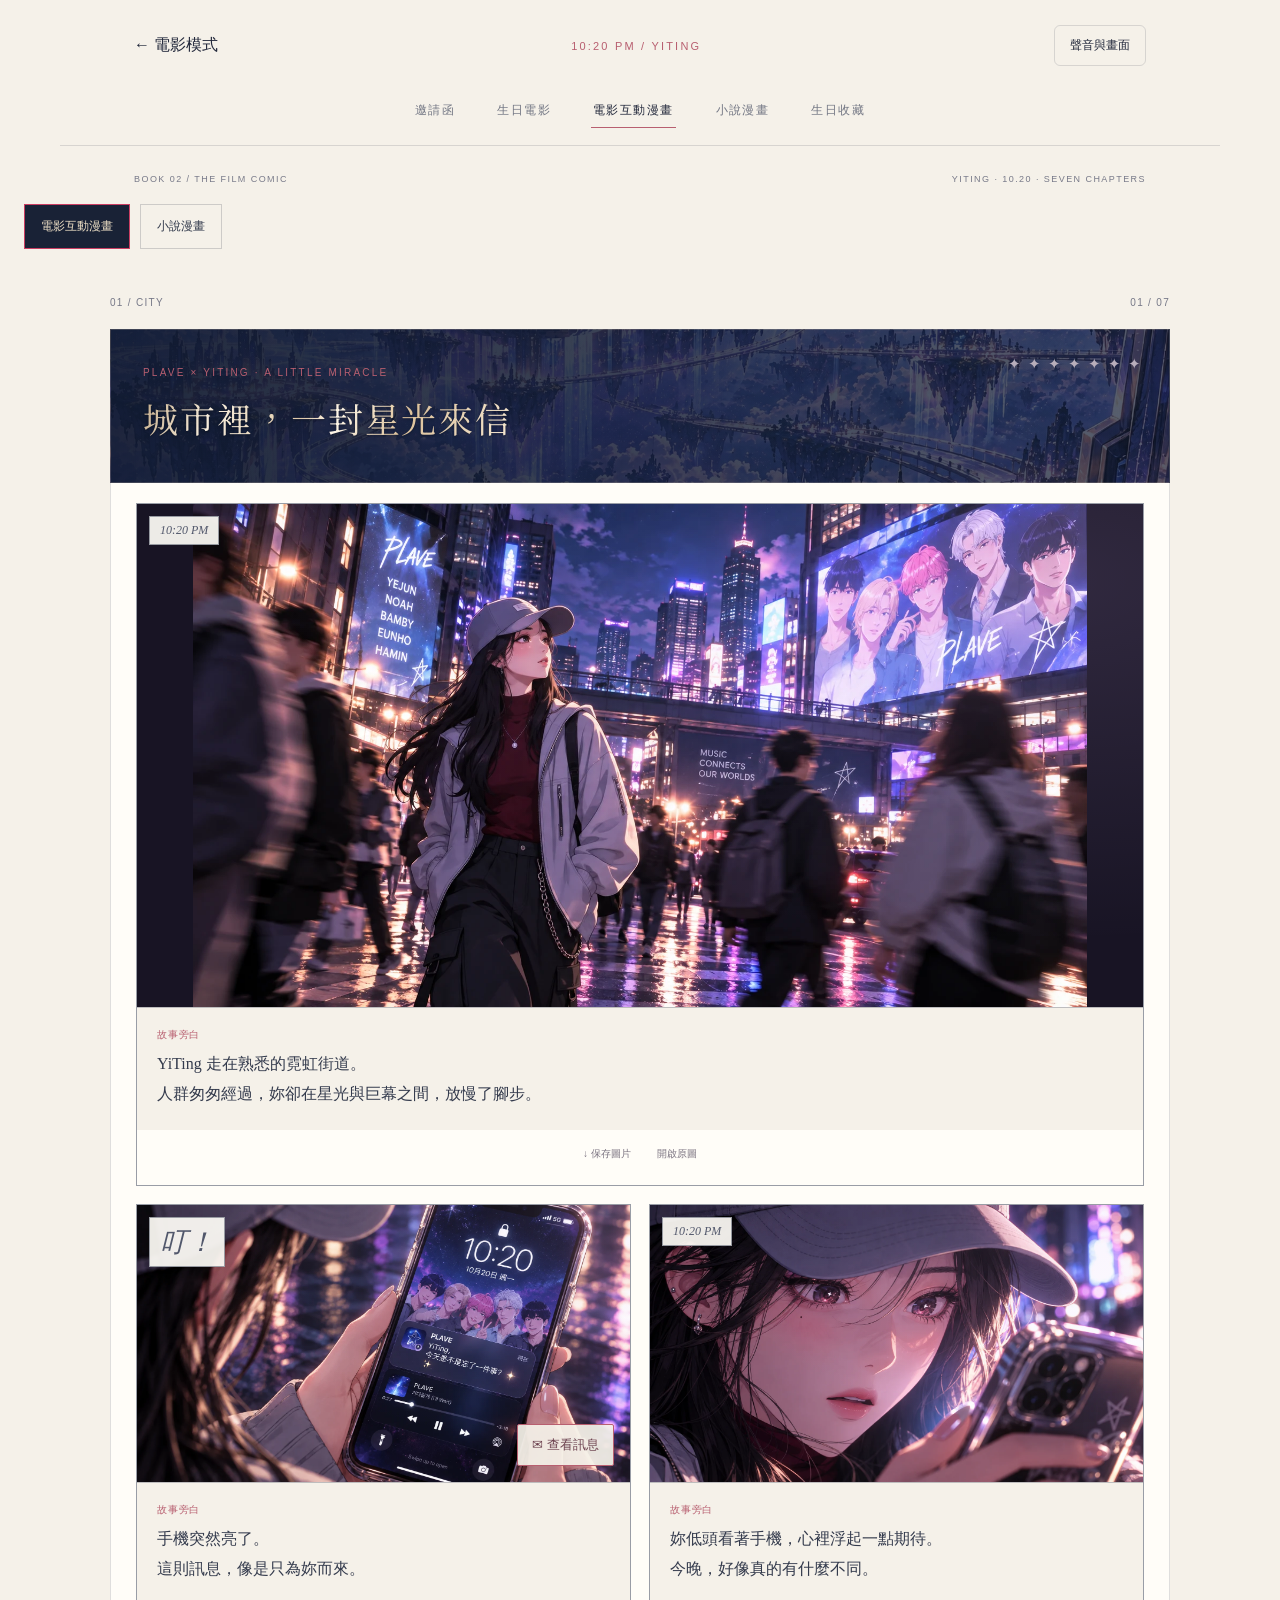
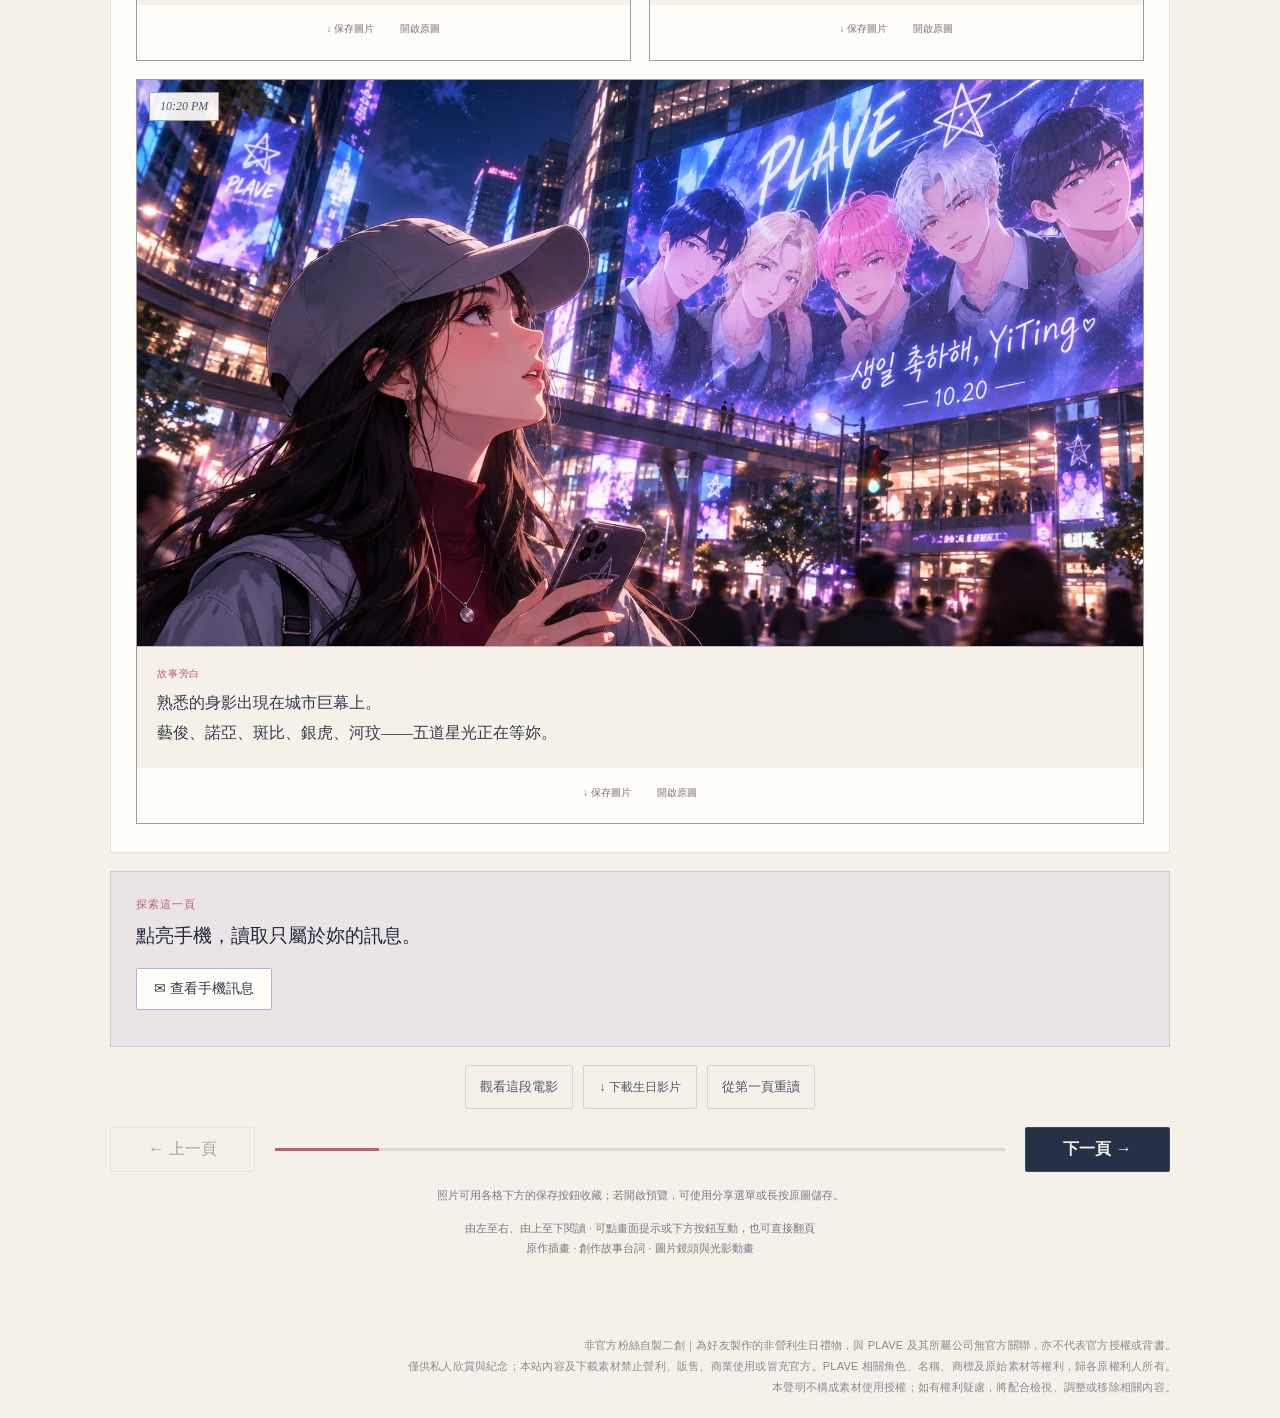
==== commit b02dbc8e: "Clarify four-step album journey and rename film interactive comic" ====
--- a/game.html
+++ b/game.html
@@ -1,7 +1,7 @@
-<!doctype html><html lang="zh-Hant"><head><meta charset="utf-8"><meta name="viewport" content="width=device-width,initial-scale=1,viewport-fit=cover"><title>星光動態漫畫｜YiTing 互動故事</title><link rel="stylesheet" href="game.css?v=motion-comic-v2"><link rel="stylesheet" href="theme.css?v=album-v1"><link rel="stylesheet" href="album.css?v=album-v1"><link rel="stylesheet" href="fan-notice.css?v=1"><link rel="stylesheet" href="invitation.css?v=1"><link rel="stylesheet" href="foil-type.css?v=1"></head><body class="comic-page album-edition"><header><a href="movie.html">← 電影模式</a><span>10:20 PM / YITING</span><details class="settings"><summary>聲音與畫面</summary><div><button id="music" aria-pressed="true">音樂 開</button><button id="motion" aria-pressed="true">暫停畫面動畫</button></div></details></header><nav class="site-nav" aria-label="主要導覽"><a href="./">邀請函</a><a href="movie.html">電影</a><a href="game.html">漫畫</a><a href="gift.html">生日禮物</a></nav><div class="comic-edition-note"><span>BOOK 02 / THE PHOTO STORY</span><span>YITING · 10.20 · SEVEN CHAPTERS</span></div><main><section class="reader"><div class="meta"><span id="chapter"></span><span id="count"></span></div><div class="issue"><span>PLAVE × YITING · A LITTLE MIRACLE</span><h1 id="title"></h1><div id="journey" aria-label="故事星光收集進度"></div></div><div id="sheet" class="sheet" aria-label="由左至右、由上至下閱讀的漫畫分格"></div><section class="interaction" aria-label="本頁互動"><div><span id="badge">探索這一頁</span><p id="hint"></p></div><div id="actionButtons"></div><p id="actionStatus" role="status"></p></section><section id="extra" hidden><label for="wish">把生日願望留給星光</label><p>作者不會知道願望內容。願望只留在這台裝置的瀏覽器，不會上傳或寄信，就像真正許願一樣。</p><textarea id="wish" rows="3" maxlength="1000" placeholder="只有妳與星光知道的願望…"></textarea><button id="saveWish">許下願望</button><p id="wishStatus" role="status"></p><a href="gift.html">打開生日彩蛋與小說 →</a></section><div class="tools"><button id="clip">觀看這段電影</button><a class="download-link" href="assets/film.mp4" download="YiTing-生日電影.mp4">↓ 下載生日影片</a><button id="restart">從第一頁重讀</button></div><nav class="pager" aria-label="漫畫翻頁"><button id="prev">← 上一頁</button><progress id="progress" aria-label="閱讀進度"></progress><button id="next">下一頁 →</button></nav><p class="note">照片可用各格下方的保存按鈕收藏；若開啟預覽，可使用分享選單或長按原圖儲存。</p><p class="note">由左至右、由上至下閱讀 · 可點畫面提示或下方按鈕互動，也可直接翻頁<br>原作插畫 · 創作故事台詞 · 圖片鏡頭與光影動畫</p></section></main><div id="sparkles" aria-hidden="true"></div><dialog id="movie"><div class="movie-head"><h2 id="movieTitle"></h2><button id="closeMovie">回到漫畫</button></div><video id="video" src="assets/film.mp4" controls playsinline preload="none"></video><p id="caption"></p><p class="note">原影片與原音樂 · 中文字幕為創作故事台詞</p></dialog><audio id="bgm" src="assets/song.m4a" autoplay loop preload="auto"></audio><script src="story.js"></script><script>window.assetDownloads=function(url,filename,label){
+<!doctype html><html lang="zh-Hant"><head><meta charset="utf-8"><meta name="viewport" content="width=device-width,initial-scale=1,viewport-fit=cover"><title>電影互動漫畫｜YiTing 星光故事</title><link rel="stylesheet" href="game.css?v=motion-comic-v2"><link rel="stylesheet" href="theme.css?v=album-v1"><link rel="stylesheet" href="album.css?v=album-v1"><link rel="stylesheet" href="fan-notice.css?v=1"><link rel="stylesheet" href="invitation.css?v=1"><link rel="stylesheet" href="foil-type.css?v=2"></head><body class="comic-page album-edition"><header><a href="movie.html">← 電影模式</a><span>10:20 PM / YITING</span><details class="settings"><summary>聲音與畫面</summary><div><button id="music" aria-pressed="true">音樂 開</button><button id="motion" aria-pressed="true">暫停畫面動畫</button></div></details></header><nav class="site-nav" aria-label="主要導覽"><a href="./">邀請函</a><a href="movie.html">生日電影</a><a href="game.html">電影互動漫畫</a><a href="gift.html">生日收藏</a></nav><div class="comic-edition-note"><span>BOOK 02 / THE FILM COMIC</span><span>YITING · 10.20 · SEVEN CHAPTERS</span></div><main><section class="reader"><div class="meta"><span id="chapter"></span><span id="count"></span></div><div class="issue"><span>PLAVE × YITING · A LITTLE MIRACLE</span><h1 id="title"></h1><div id="journey" aria-label="故事星光收集進度"></div></div><div id="sheet" class="sheet" aria-label="由左至右、由上至下閱讀的漫畫分格"></div><section class="interaction" aria-label="本頁互動"><div><span id="badge">探索這一頁</span><p id="hint"></p></div><div id="actionButtons"></div><p id="actionStatus" role="status"></p></section><section id="extra" hidden><label for="wish">把生日願望留給星光</label><p>作者不會知道願望內容。願望只留在這台裝置的瀏覽器，不會上傳或寄信，就像真正許願一樣。</p><textarea id="wish" rows="3" maxlength="1000" placeholder="只有妳與星光知道的願望…"></textarea><button id="saveWish">許下願望</button><p id="wishStatus" role="status"></p><a href="gift.html">打開生日彩蛋與小說 →</a></section><div class="tools"><button id="clip">觀看這段電影</button><a class="download-link" href="assets/film.mp4" download="YiTing-生日電影.mp4">↓ 下載生日影片</a><button id="restart">從第一頁重讀</button></div><nav class="pager" aria-label="漫畫翻頁"><button id="prev">← 上一頁</button><progress id="progress" aria-label="閱讀進度"></progress><button id="next">下一頁 →</button></nav><p class="note">照片可用各格下方的保存按鈕收藏；若開啟預覽，可使用分享選單或長按原圖儲存。</p><p class="note">由左至右、由上至下閱讀 · 可點畫面提示或下方按鈕互動，也可直接翻頁<br>原作插畫 · 創作故事台詞 · 圖片鏡頭與光影動畫</p></section></main><div id="sparkles" aria-hidden="true"></div><dialog id="movie"><div class="movie-head"><h2 id="movieTitle"></h2><button id="closeMovie">回到漫畫</button></div><video id="video" src="assets/film.mp4" controls playsinline preload="none"></video><p id="caption"></p><p class="note">原影片與原音樂 · 中文字幕為創作故事台詞</p></dialog><audio id="bgm" src="assets/song.m4a" autoplay loop preload="auto"></audio><script src="story.js"></script><script>window.assetDownloads=function(url,filename,label){
  const controls=document.createElement('div');controls.className='asset-downloads';
  const save=document.createElement('a');save.className='download-link';save.href=url;save.download=filename;save.textContent='↓ '+label;save.setAttribute('aria-label',label+'：'+filename);
  const original=document.createElement('a');original.className='original-link';original.href=url;original.target='_blank';original.rel='noopener';original.textContent='開啟原圖';original.setAttribute('aria-label','開啟原圖：'+filename);
  controls.append(save,original);return controls;
 };
-</script><script src="game.js?v=gift-v2"></script><footer class="fan-work-notice" aria-label="非官方粉絲二創與使用聲明"><p>非官方粉絲自製二創｜為好友製作的非營利生日禮物，與 PLAVE 及其所屬公司無官方關聯，亦不代表官方授權或背書。</p><p>僅供私人欣賞與紀念；本站內容及下載素材禁止營利、販售、商業使用或冒充官方。PLAVE 相關角色、名稱、商標及原始素材等權利，歸各原權利人所有。</p><p>本聲明不構成素材使用授權；如有權利疑慮，將配合檢視、調整或移除相關內容。</p></footer><script src="invitation.js?v=2"></script></body></html>
+</script><script src="game.js?v=gift-v2"></script><footer class="fan-work-notice" aria-label="非官方粉絲二創與使用聲明"><p>非官方粉絲自製二創｜為好友製作的非營利生日禮物，與 PLAVE 及其所屬公司無官方關聯，亦不代表官方授權或背書。</p><p>僅供私人欣賞與紀念；本站內容及下載素材禁止營利、販售、商業使用或冒充官方。PLAVE 相關角色、名稱、商標及原始素材等權利，歸各原權利人所有。</p><p>本聲明不構成素材使用授權；如有權利疑慮，將配合檢視、調整或移除相關內容。</p></footer><script src="invitation.js?v=4"></script></body></html>
--- a/foil-type.css
+++ b/foil-type.css
@@ -11,3 +11,13 @@
 .foil-text small{font-family:'Microsoft JhengHei',sans-serif;letter-spacing:normal}
 @media(max-width:760px){.home-page .jacket-copy h1{font-size:72px!important}.jacket-title .foil-text{font-size:21px}.issue h1 .foil-text{font-size:28px}.album-date .foil-text>span{font-size:9px}}
 @media(forced-colors:active){.foil-text{-webkit-text-fill-color:CanvasText;background:none;filter:none}}
+
+/* Section headings and supporting notes keep independent text hierarchy. */
+body.album-edition.gift-page .collection-title{display:flex;flex-direction:column;align-items:flex-start;justify-content:flex-start;gap:10px;margin:0 0 20px;padding:0 0 18px;border-bottom:1px solid #252c3d25}
+body.album-edition.gift-page .collection-title>span{display:block;font-size:clamp(23px,2.5vw,29px);line-height:1.6;font-weight:400;letter-spacing:.03em;max-width:100%;overflow-wrap:break-word}
+body.album-edition.gift-page .collection-title>small{display:block;font-family:'Microsoft JhengHei','PingFang TC',sans-serif;font-size:13px;font-weight:400;line-height:1.8;letter-spacing:.025em;color:#686b79;-webkit-text-fill-color:#686b79;background:none}
+.collection-title .foil-text{font-size:inherit;line-height:inherit;letter-spacing:inherit}
+.album-item h3{line-height:1.65}.album-item p{line-height:1.9}
+.book-tools{flex-wrap:wrap;gap:12px}.book-tools button{flex-shrink:0}
+.novel-comic-entry h2{line-height:1.7;margin:16px 0 12px}.novel-comic-entry p{margin:0 0 18px}
+@media(max-width:760px){body.album-edition.gift-page .collection-title{gap:8px;margin-bottom:18px}body.album-edition.gift-page .collection-title>span{font-size:23px}body.album-edition.gift-page .collection-title>small{font-size:13px}.collection-intro h1{line-height:1.4}.collection-intro p{margin-top:14px}.blessing-copy h2{line-height:1.7}.novel-comic-entry h2{font-size:23px}.book-tools{padding:16px}}
